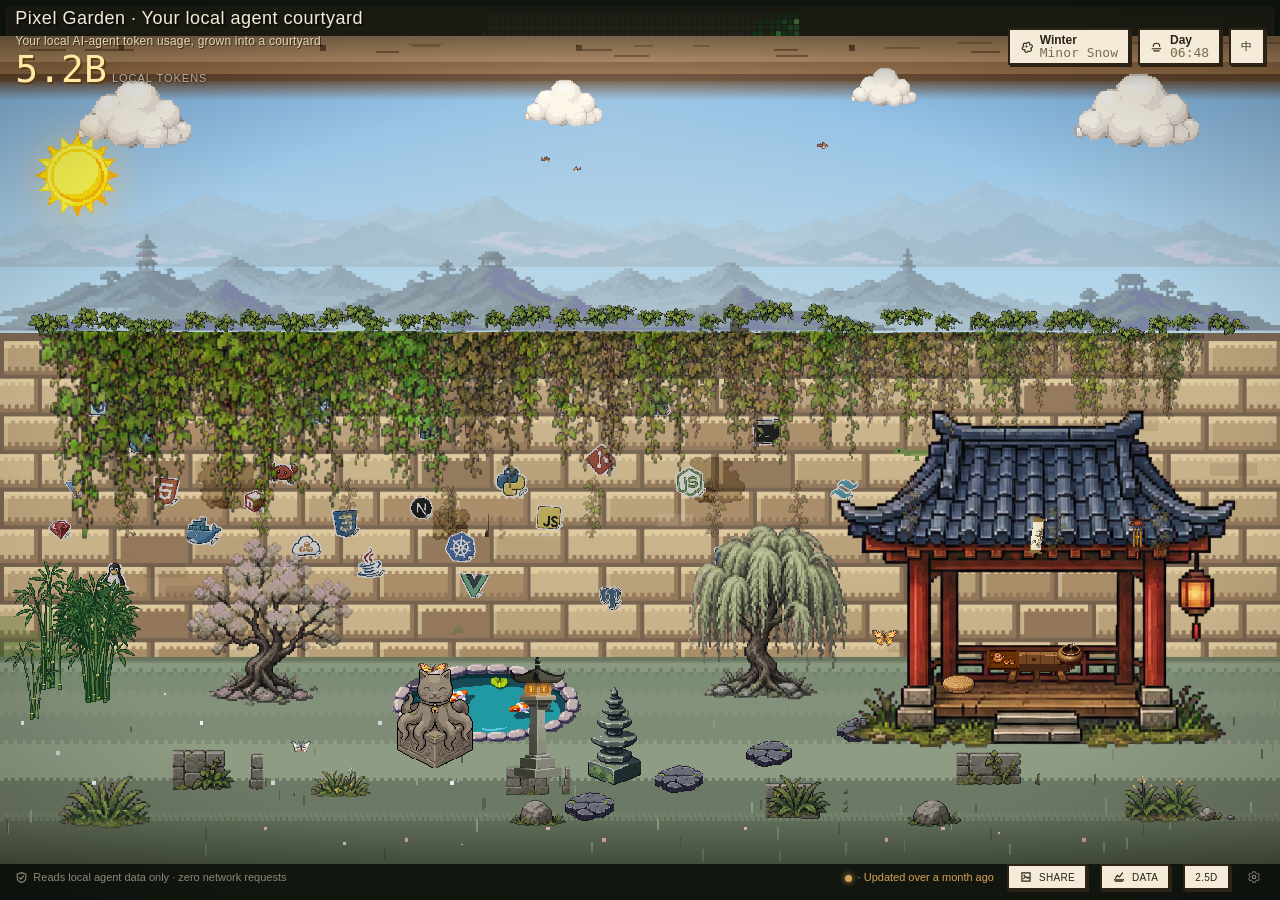
==== web/index.html @ 167c80c7 "feat(web): expand year review into five cards Turn the manual Year Review share artifact into the PR" ====
<!doctype html>
<html lang="en">
<head>
<meta charset="utf-8">
<meta name="viewport" content="width=device-width, initial-scale=1">
<title>Local Agent Garden</title>
<style>
:root {
  --color-background-secondary: #171b14;
  --color-text-primary: #f4ead8;
  --color-text-secondary: #b9af9b;
  --color-text-tertiary: #8f8778;
  --color-border-tertiary: rgba(255,255,255,0.12);
  --edge-pad: clamp(10px, 1.2vw, 18px);
  --border-radius-lg: 10px;
  --border-radius-md: 8px;
  /* Retro pixel-UI palette + fonts for HUD chips, buttons and panels. */
  --paper: #f4ecd8;
  --ink: #2c2316;
  --paper-edge: #c9b790;
  --font-pixel: 'Silkscreen', ui-sans-serif, -apple-system, "Segoe UI", sans-serif;
  --font-num: 'VT323', ui-monospace, "SFMono-Regular", monospace;
}
/* Local pixel fonts — zero-network: served from the app's own assets/fonts/,
   never a CDN (CSP is font-src 'self'). Silkscreen/VT323 are latin-only, so
   CJK text falls back to the sans stack automatically. */
@font-face { font-family: 'Silkscreen'; font-style: normal; font-weight: 400; font-display: swap; src: url('assets/fonts/silkscreen-400.woff2') format('woff2'); }
@font-face { font-family: 'Silkscreen'; font-style: normal; font-weight: 700; font-display: swap; src: url('assets/fonts/silkscreen-700.woff2') format('woff2'); }
@font-face { font-family: 'VT323'; font-style: normal; font-weight: 400; font-display: swap; src: url('assets/fonts/vt323-400.woff2') format('woff2'); }
* { box-sizing: border-box; }
html {
  height: 100%;
  width: 100%;
}
body {
  margin: 0;
  height: 100%;
  min-height: 100vh;
  min-height: 100dvh;
  padding: 0;
  background: #10140f;
  color: var(--color-text-primary);
  font-family: ui-sans-serif, -apple-system, BlinkMacSystemFont, "Segoe UI", sans-serif;
  overflow: hidden;
}
.sr-only {
  position: absolute;
  width: 1px;
  height: 1px;
  padding: 0;
  margin: -1px;
  overflow: hidden;
  clip: rect(0, 0, 0, 0);
  white-space: nowrap;
  border: 0;
}
.pg6-wrap { height: 100vh; height: 100dvh; min-width: 0; overflow: hidden; width: 100vw; }
.pg6-frame {
  background:
    linear-gradient(90deg, #0d130e 0%, var(--color-background-secondary) 18%, var(--color-background-secondary) 82%, #0d130e 100%);
  height: 100%;
  overflow: hidden;
  position: relative;
  width: 100%;
}
.pg6-frame::before,
.pg6-frame::after {
  content: "";
  left: 0;
  pointer-events: none;
  position: absolute;
  right: 0;
  z-index: 70;
}
.pg6-frame::before {
  background: linear-gradient(180deg, rgba(13, 18, 12, 0.78), rgba(13, 18, 12, 0));
  height: 86px;
  top: 0;
}
.pg6-frame::after {
  /* Reduced from 122px×0.9α → 84px×0.65α. The original vignette was wide
     and dark enough to swallow the bottom-most foreground (notably the
     flowerbed view when enabled). Still enough fade to polish the bottom
     edge of the scene without obscuring foreground props. */
  background: linear-gradient(0deg, rgba(13, 18, 12, 0.65), rgba(13, 18, 12, 0));
  bottom: 0;
  height: 84px;
}
.pg6-header {
  align-items: center;
  display: flex;
  gap: 8px 14px;
  justify-content: space-between;
  left: var(--edge-pad);
  min-height: 32px;
  min-width: 0;
  position: absolute;
  right: var(--edge-pad);
  top: 8px;
  z-index: 120;
}
.pg6-head-left { align-items: flex-start; display: flex; flex-direction: column; gap: 2px; min-width: 0; }
.pg6-app { color: var(--color-text-primary); font-family: var(--font-pixel); font-size: 18px; font-weight: 400; letter-spacing: 0.5px; min-width: 0; text-shadow: 2px 2px 0 rgba(0, 0, 0, 0.55); }
.pg6-subtitle { color: #e3d6b0; font-size: 12px; letter-spacing: 0.2px; margin: 3px 0 4px; max-width: 52ch; text-shadow: 1px 1px 0 rgba(0, 0, 0, 0.55); }
.pg6-headline { align-items: baseline; display: flex; gap: 5px; }
.pg6-total { color: #ffe9a6; font-family: var(--font-num); font-size: 38px; line-height: 0.82; text-shadow: 2px 2px 0 #5a3c12; }
.pg6-total-unit { color: var(--color-text-secondary); font-size: 11px; letter-spacing: 1px; text-transform: uppercase; text-shadow: 0 1px 2px rgba(0,0,0,0.6); }
.pg6-meta { align-items: flex-start; display: flex; flex-wrap: wrap; font-size: 12px; gap: 8px; justify-content: flex-end; min-width: 0; }
.pg6-meta-item { align-items: center; background: var(--paper); border: 2px solid var(--ink); box-shadow: 2px 2px 0 var(--ink); color: var(--ink); display: flex; gap: 7px; padding: 4px 10px; }
.pg6-meta-text { display: flex; flex-direction: column; line-height: 1.05; }
.pg6-meta-primary { font-size: 12px; font-weight: 600; }
.pg6-meta-secondary { color: #7a6a4e; font-family: var(--font-num); font-size: 13px; line-height: 1; }
.pg6-locale-toggle { align-self: stretch; background: var(--paper); border: 2px solid var(--ink); box-shadow: 2px 2px 0 var(--ink); color: var(--ink); cursor: pointer; font-family: var(--font-pixel); font-size: 11px; letter-spacing: 0.5px; padding: 4px 10px; }
.pg6-locale-toggle:hover, .pg6-locale-toggle:focus-visible { background: #fff6e2; box-shadow: 3px 3px 0 var(--ink); outline: none; transform: translate(-1px, -1px); }
.pg6-locale-toggle:active { box-shadow: 1px 1px 0 var(--ink); transform: translate(1px, 1px); }
.pg6-icon { color: currentColor; flex: 0 0 auto; height: 13px; width: 13px; }
.pg6-scene {
  aspect-ratio: 680 / 440;
  left: 50%;
  line-height: 0;
  max-height: 100vh;
  max-height: 100dvh;
  max-width: 154.545vh;
  max-width: 154.545dvh;
  overflow: hidden;
  position: absolute;
  top: 50%;
  transform: translate(-50%, -50%);
  width: 100vw;
  z-index: 10;
}
.pg6-scene[data-renderer="isometric"] {
  top: 51%;
}
.pg6-scene svg { display: block; height: 100%; width: 100%; }
.pg6-sprite {
  /* --vine-hue-shift is set per-project via JS to tint each vine by primary
     source (claude-code = 0deg / default; codex = bluer; mixed = somewhere
     in between). Non-project sprites keep the 0deg default → no tint. */
  filter: saturate(0.78) brightness(0.9) contrast(0.96) hue-rotate(var(--vine-hue-shift, 0deg));
  image-rendering: pixelated;
  image-rendering: crisp-edges;
  pointer-events: auto;
  position: absolute;
  transform: var(--sprite-transform, translate(-50%, 0));
  transform-origin: top center;
  transition: filter 140ms ease, opacity 140ms ease, transform 140ms ease;
  user-select: none;
}
.pg6-sprite.project {
  cursor: pointer;
  /* Resting filter for project vines. --vine-health-* default to 1 (JS sets them
     per-vine only when cache_ratio>0), so this matches the base .pg6-sprite look
     unless a project is tinted. Covers climbing vines (pg6-vine-breathe animates
     opacity only) and any vine when motion is off; pg6-vine-sway carries the
     multipliers for animated hanging vines. */
  filter: saturate(calc(0.78 * var(--vine-health-sat, 1))) brightness(calc(0.90 * var(--vine-health-bright, 1))) contrast(0.96) hue-rotate(var(--vine-hue-shift, 0deg));
}
.pg6-sprite.vine-decorative {
  /* Extra session-driven strands: visible + animated + tinted, but never
     interactive — kept out of the roving-vine / focus / chip-select model. */
  pointer-events: none;
}
.pg6-sprite.vine-cap {
  filter: saturate(0.76) brightness(0.86) contrast(0.94) hue-rotate(var(--vine-hue-shift, 0deg));
  pointer-events: none;
  transform-origin: center center;
}
.pg6-sprite.vine-cornice {
  /* Match the vine tone (.pg6-sprite base filter) so cornice + vines read as
     one continuous plant rather than two stacked bands of foliage. */
  filter: saturate(0.78) brightness(0.92) contrast(0.96) hue-rotate(var(--vine-hue-shift, 0deg));
  pointer-events: none;
  transform-origin: bottom center;
}
.pg6-sprite.vine-fresh-leaf {
  filter: saturate(0.78) brightness(0.92) contrast(0.96) hue-rotate(var(--vine-hue-shift, 0deg));
  pointer-events: none;
  transform-origin: bottom center;
}
.pg6-sprite.project:hover {
  filter: saturate(calc(0.92 * var(--vine-health-sat, 1))) brightness(calc(0.98 * var(--vine-health-bright, 1))) contrast(0.98) hue-rotate(var(--vine-hue-shift, 0deg));
  opacity: 0.92 !important;
  transform: var(--sprite-transform, translate(-50%, 0)) translateY(-3px) scale(1.04);
}
.pg6-sprite.project.is-active {
  filter: saturate(calc(1.02 * var(--vine-health-sat, 1))) brightness(calc(1.05 * var(--vine-health-bright, 1))) contrast(1.02) hue-rotate(var(--vine-hue-shift, 0deg));
  opacity: 0.96 !important;
}
.pg6-sprite.project:focus-visible {
  filter: saturate(calc(0.98 * var(--vine-health-sat, 1))) brightness(calc(1.03 * var(--vine-health-bright, 1))) contrast(1) hue-rotate(var(--vine-hue-shift, 0deg));
  outline: 2px solid rgba(244, 216, 120, 0.9);
  outline-offset: 2px;
  opacity: 0.95 !important;
  transform: var(--sprite-transform, translate(-50%, 0)) translateY(-3px) scale(1.04);
}
.pg6-agent-nursery {
  bottom: 12%;
  height: 18%;
  left: 6%;
  pointer-events: none;
  position: absolute;
  right: 6%;
  z-index: 148;
}
.pg6-agent-nursery[hidden] { display: none; }
.pg6-agent-plot {
  bottom: var(--plot-y);
  left: var(--plot-x);
  pointer-events: auto;
  position: absolute;
  transform: translate(-50%, 0);
}
.pg6-agent-soil {
  background: #3f3324;
  border: 2px solid #1f1a14;
  box-shadow: 2px 2px 0 rgba(20, 14, 10, 0.38);
  height: 13px;
  image-rendering: pixelated;
  position: relative;
  width: var(--soil-w);
}
.pg6-agent-soil span {
  background: #79a84a;
  bottom: 9px;
  box-shadow: 2px 0 0 #426c31, 4px -2px 0 #a1c765;
  height: var(--sprout-h);
  left: var(--sprout-x);
  position: absolute;
  transform: skewX(var(--sprout-tilt));
  width: 4px;
}
.pg6-agent-plot.is-lush .pg6-agent-soil span {
  background: #86b94f;
  box-shadow: 2px 0 0 #426c31, 4px -2px 0 #c7d978;
}
.pg6-agent-plot.is-fallow .pg6-agent-soil span {
  background: #8f8778;
  box-shadow: 2px 0 0 #665c4d, 4px -2px 0 #a39883;
}
.pg6-agent-label {
  background: rgba(244, 236, 216, 0.92);
  border: 2px solid var(--ink);
  box-shadow: 2px 2px 0 var(--ink);
  color: var(--ink);
  display: block;
  font-family: var(--font-pixel);
  font-size: 9px;
  left: 50%;
  line-height: 1.3;
  opacity: 0.92;
  padding: 3px 5px;
  position: absolute;
  top: -24px;
  transform: translateX(-50%);
  white-space: nowrap;
}
.pg6-agent-plot:hover .pg6-agent-label,
.pg6-agent-plot:focus-visible .pg6-agent-label {
  opacity: 1;
}
.pg6-agent-plot:focus-visible {
  outline: 2px solid rgba(244, 216, 120, 0.95);
  outline-offset: 3px;
}
.pg6-sprite.ground {
  filter: saturate(0.72) brightness(0.86) contrast(0.92);
  transform-origin: bottom center;
}
/* Foreground objects (cherry / willow / shrine / pavilion / etc.) — full
   opacity, minimal filtering so the new pixel-art sprites read at their
   intended vividness. The .ground class stays for atmospheric stuff like
   grass tufts and small rocks that should recede. */
.pg6-sprite.object {
  filter: saturate(0.97) brightness(0.98);
  transform-origin: bottom center;
}
.pg6-sprite.flower {
  filter: saturate(0.82) brightness(0.92) contrast(0.96);
  pointer-events: none;          /* accents must never block vine / cat / trinket hover */
  transform-origin: bottom center;
}
.pg6-scene[data-renderer="isometric"] .pg6-iso-svg {
  background: #0c0f1f;
}
.pg6-scene[data-renderer="isometric"] .pg6-sprite.pg6-iso-dynamic {
  filter: saturate(0.92) brightness(0.88) contrast(0.98) drop-shadow(0 3px 0 rgba(18, 14, 12, 0.34)) hue-rotate(var(--vine-hue-shift, 0deg));
}
.pg6-scene[data-renderer="isometric"] .pg6-sprite.pg6-iso-dynamic.object {
  filter: saturate(0.96) brightness(0.92) contrast(1.02) drop-shadow(0 4px 0 rgba(18, 14, 12, 0.38));
}
.pg6-scene[data-renderer="isometric"] .pg6-iso-shadow {
  background: radial-gradient(ellipse at center, rgba(16, 14, 10, 0.42) 0%, rgba(16, 14, 10, 0.22) 48%, rgba(16, 14, 10, 0) 72%);
  height: 2.2%;
  image-rendering: pixelated;
  pointer-events: none;
  position: absolute;
  transform: translate(-50%, -50%) scaleY(0.58);
  transform-origin: center center;
}
.pg6-scene[data-renderer="isometric"] .pg6-sprite.pg6-iso-generated.object {
  filter: saturate(1.02) brightness(0.96) contrast(1.02) drop-shadow(0 3px 0 rgba(18, 14, 12, 0.26));
}
.pg6-scene[data-renderer="isometric"] .pg6-sprite.pg6-iso-vine {
  animation: none;
  /* Contact shadow cast onto the masonry: without it the vines hover over the
     wall face like stickers. Keeps the classic project tint multipliers so
     health/source hue still applies. */
  filter: saturate(calc(0.82 * var(--vine-health-sat, 1))) brightness(calc(0.92 * var(--vine-health-bright, 1))) contrast(0.98) hue-rotate(var(--vine-hue-shift, 0deg)) drop-shadow(2px 3px 0 rgba(40, 31, 20, 0.34));
  transform: var(--sprite-transform, translate(-50%, 0)) rotate(var(--iso-vine-tilt, 0deg));
  transform-origin: top center;
}
.pg6-scene[data-renderer="isometric"] .pg6-sprite.pg6-iso-vine:hover,
.pg6-scene[data-renderer="isometric"] .pg6-sprite.pg6-iso-vine:focus-visible {
  filter: saturate(1.08) brightness(1.04) contrast(1.03) drop-shadow(0 0 4px rgba(244, 216, 120, 0.4)) hue-rotate(var(--vine-hue-shift, 0deg));
  transform: var(--sprite-transform, translate(-50%, 0)) rotate(var(--iso-vine-tilt, 0deg)) translateY(-4px) scale(1.04);
}
.pg6-scene[data-renderer="isometric"] .pg6-sprite.pg6-iso-vine.is-active {
  filter: saturate(1.12) brightness(1.08) contrast(1.04) drop-shadow(0 0 5px rgba(244, 216, 120, 0.45)) hue-rotate(var(--vine-hue-shift, 0deg));
}
.pg6-scene[data-renderer="isometric"] .pg6-iso-pond {
  filter: saturate(1.02) brightness(0.94) contrast(1.04) drop-shadow(0 2px 0 rgba(12, 18, 20, 0.24));
}
/* Live pond koi. Position + rotation are driven per-frame by the current-lane
   simulation in isometric-renderer.js (swim upstream → pause → drift back),
   which reads data-motion itself: off/prefers-reduced = resting fish with no
   loop, reduced = slowed pace. The old constant-speed CSS orbit read as
   clockwork. */
.pg6-iso-koi {
  image-rendering: pixelated;
  pointer-events: none;
  position: absolute;
  transform: translate(-50%, -50%);
}
.pg6-scene[data-renderer="isometric"] .pg6-iso-tree {
  filter: saturate(1.02) brightness(0.96) contrast(1.02) drop-shadow(0 3px 0 rgba(18, 14, 12, 0.24));
}
.pg6-scene[data-renderer="isometric"] .pg6-iso-pavilion {
  filter: saturate(1.04) brightness(0.96) contrast(1.04) drop-shadow(0 4px 0 rgba(18, 14, 12, 0.32));
}
.pg6-scene[data-renderer="isometric"] .pg6-iso-statue,
.pg6-scene[data-renderer="isometric"] .pg6-iso-cairn {
  filter: saturate(0.92) brightness(0.9) contrast(1.06) drop-shadow(0 3px 0 rgba(18, 14, 12, 0.30));
}
/* === Flowerbed (D PoC view, opt-in) ===================================== */
.pg6-flower {
  cursor: help;
  filter: saturate(0.92) brightness(0.95) contrast(1.04) drop-shadow(0 1px 0 rgba(30, 18, 8, 0.35));
  image-rendering: pixelated;
  image-rendering: crisp-edges;
  pointer-events: auto;
  position: absolute;
  transform: var(--flower-transform, translate(-50%, -100%));
  transform-origin: bottom center;
  transition: filter 120ms ease, opacity 120ms ease, transform 120ms ease;
  user-select: none;
}
.pg6-flower.level-0 { opacity: 0.58; filter: saturate(0.58) brightness(0.78) contrast(1.05); }
.pg6-flower.level-1 { opacity: 0.78; }
.pg6-flower.level-2 { opacity: 0.9; }
.pg6-flower.level-3,
.pg6-flower.level-4 { opacity: 1; }
.pg6-flower:hover,
.pg6-flower:focus-visible {
  filter: saturate(1.12) brightness(1.1) contrast(1.05) drop-shadow(0 0 3px rgba(244, 216, 120, 0.42));
  outline: 1px solid rgba(244, 216, 120, 0.74);
  outline-offset: 1px;
  transform: var(--flower-transform, translate(-50%, -100%)) translateY(-2px) scale(1.35);
}
.pg6-flower-tooltip {
  background: rgba(28, 18, 10, 0.9);
  border: 1px solid rgba(244, 234, 216, 0.16);
  border-radius: 6px;
  color: #f5ead8;
  font-size: 10px;
  left: 50%;
  line-height: 1.3;
  max-width: 170px;
  padding: 5px 7px;
  pointer-events: none;
  position: absolute;
  top: 84%;
  transform: translate(-50%, -100%);
  white-space: nowrap;
  z-index: 210;
}
.pg6-flower-tooltip[hidden] { display: none; }

.pg6-sprite.mark {
  mix-blend-mode: multiply;
}
.pg6-sprite.code-sticker {
  filter: saturate(0.88) brightness(0.94) contrast(0.96) drop-shadow(1px 1px 0 rgba(50, 36, 24, 0.36));
  image-rendering: pixelated;
  mix-blend-mode: normal;
  pointer-events: none;
  transform-origin: center center;
}
.pg6-scene[data-renderer="isometric"] .pg6-sprite.code-sticker {
  filter: saturate(0.82) brightness(0.90) contrast(0.95) drop-shadow(1px 1px 0 rgba(35, 25, 18, 0.30));
  mix-blend-mode: normal;
}
.pg6-scene[data-time-mode="night"] .pg6-sprite.code-sticker {
  opacity: 0.44 !important;
}
.pg6-scene[data-season="winter"] .pg6-sprite.code-sticker {
  filter: saturate(0.52) brightness(0.82) contrast(0.9);
}
.pg6-wall-edge-cover {
  background: #75624f;
  height: clamp(2px, 0.8%, 6px);
  left: 0;
  opacity: 0.28;
  pointer-events: none;
  position: absolute;
  top: var(--wall-top-pct, 25%);
  width: 100%;
  z-index: 15;
}
/* (.pg6-vine-seam-shadow removed — the cornice itself now does the green→brick
   transition. The shadow's tail extending below the cornice was reading as a
   visible horizontal line that re-introduced "two-layer" feel.) */
.pg6-info {
  position: absolute;
  left: var(--info-x, 14px);
  top: var(--info-y, auto);
  bottom: var(--info-bottom, 14px);
  background: var(--paper); color: var(--ink);
  border: 2px solid var(--ink); box-shadow: 4px 4px 0 rgba(0, 0, 0, 0.35);
  padding: 11px 14px; border-radius: 0;
  font-size: 12px; min-width: 190px; line-height: 1.5;
  opacity: 0; pointer-events: none;
  transform: translateY(4px);
  transition: opacity 180ms ease, transform 180ms ease;
  /* Sit above every vine (z~18-33), trinket (z~40+), and cornice (z=61+).
     Without this, hovering a wide vine would have its trailing leaves drape
     over the card and partially hide the text. */
  z-index: 200;
}
.pg6-info.is-visible { opacity: 1; pointer-events: auto; transform: translateY(0); }
.pg6-scene[data-renderer="isometric"] .pg6-info {
  box-shadow: 3px 3px 0 rgba(0, 0, 0, 0.32);
  font-size: 11px;
  line-height: 1.38;
  min-width: 0;
  padding: 8px 10px;
  width: clamp(178px, 16.5vw, 224px);
  z-index: 4000;
}
.pg6-scene[data-renderer="isometric"] .pg6-info.is-visible {
  pointer-events: none;
}
.pg6-scene[data-renderer="isometric"] .pg6-info-name {
  font-size: 12px;
  margin: 2px 0 4px;
  overflow: hidden;
  text-overflow: ellipsis;
  white-space: nowrap;
}
.pg6-scene[data-renderer="isometric"] .pg6-info-bar {
  height: 5px;
  margin-top: 5px;
}
.pg6-scene[data-renderer="isometric"] .pg6-info-detail {
  gap: 2px;
  margin-top: 5px;
}
.pg6-scene[data-renderer="isometric"] .pg6-info-meta {
  font-size: 10px;
}
.pg6-scene[data-renderer="isometric"] .pg6-info-spark {
  height: 18px;
  margin-top: 5px;
}
.pg6-scene[data-renderer="isometric"] .pg6-info-spark .pg6-spark-svg {
  height: 17px;
}
.pg6-trinket-sprite {
  cursor: pointer;
  transform-origin: center center;
}
.pg6-trinket-sprite:hover,
.pg6-trinket-sprite:focus-visible {
  filter: saturate(1.08) brightness(1.08) drop-shadow(0 0 3px rgba(244, 216, 120, 0.6));
  outline: 1.5px solid rgba(244, 216, 120, 0.82);
  outline-offset: 1px;
  transform: var(--sprite-transform, translate(-50%, -50%)) scale(1.12);
}
.pg6-scene[data-time-mode="night"] .pg6-sprite.decor-lantern,
.pg6-scene[data-time-mode="dusk"] .pg6-sprite.decor-lantern.is-lit {
  filter: saturate(1.18) brightness(1.18) drop-shadow(0 0 5px rgba(240, 160, 96, 0.55));
}
.pg6-scene[data-time-mode="day"] .pg6-sprite.decor-lantern.is-dim {
  filter: saturate(0.7) brightness(0.88);
}

/* === Season tints =========================================================
   render-svg.js writes data-season onto .pg6-scene. The ground band colors,
   wildflowers, and sky stops already shift via SVG (see resolveSeasonScene).
   These CSS rules layer per-season tweaks onto sprites that DON'T animate
   their filter (cherry, willow). Vines are intentionally NOT tinted here —
   `@keyframes pg6-vine-sway` rewrites their filter every animation tick and
   would silently override us. Vine seasonality should live inside the
   keyframe definitions; left as a follow-up.

   Spring is the neutral baseline (no override). */
/* Cherry blossom keeps its native sprite palette. Earlier season-wide hue
   rotation made the trunk turn green; season changes now only soften it. */
.pg6-scene[data-season="summer"] .pg6-sprite.decor-cherry { opacity: 0.92; filter: saturate(0.9) brightness(0.96); }
.pg6-scene[data-season="autumn"] .pg6-sprite.decor-cherry { opacity: 0.86; filter: saturate(0.78) brightness(0.93); }
.pg6-scene[data-season="winter"] .pg6-sprite.decor-cherry { opacity: 0.62; filter: saturate(0.36) brightness(0.92) contrast(0.96); }
/* Willow: stays green-leaning but desaturates in winter and turns gold in autumn. */
.pg6-scene[data-season="autumn"] .pg6-sprite.decor-willow { filter: saturate(0.85) brightness(0.96) sepia(0.4) hue-rotate(-8deg); }
.pg6-scene[data-season="winter"] .pg6-sprite.decor-willow { filter: saturate(0.35) brightness(0.94) contrast(0.95); }
/* Falling petals only make sense in spring; hide them otherwise. */
.pg6-scene[data-season="summer"] .pg6-petal,
.pg6-scene[data-season="autumn"] .pg6-petal,
.pg6-scene[data-season="winter"] .pg6-petal { display: none; }
.pg6-season-particle {
  image-rendering: pixelated;
  image-rendering: crisp-edges;
  opacity: 0;
  pointer-events: none;
  position: absolute;
  transform: translate3d(0, 0, 0);
  user-select: none;
}
.pg6-season-particle.maple {
  filter: saturate(0.96) brightness(0.96);
}
.pg6-season-particle.firefly {
  filter: saturate(1.15) brightness(1.18) drop-shadow(0 0 5px rgba(214, 232, 112, 0.68));
}
.pg6-season-particle.snow {
  filter: saturate(0.45) brightness(1.08);
}
.pg6-garden-cat {
  /* Cell is 68×68 (pixellab sprite). The 10×3 grid + percentage frame
     positions are unchanged from the old 80×56 sheet — background-position is
     relative, so the JS frame logic (catFrameBg) needs no change; only the
     element's aspect-ratio must match the new square cell. */
  aspect-ratio: 1 / 1;
  background-image: var(--cat-sprite);
  background-position: 44.444% 100%;
  background-repeat: no-repeat;
  background-size: 1000% 300%;
  filter: saturate(1.06) brightness(1.08) contrast(1.04) drop-shadow(0 2px 0 rgba(28, 24, 20, 0.35));
  image-rendering: pixelated;
  image-rendering: crisp-edges;
  left: var(--cat-left);
  pointer-events: none;
  position: absolute;
  top: var(--cat-top);
  transform: translate3d(0, 0, 0) scaleX(1);
  transform-origin: 50% 62%;
  user-select: none;
  width: var(--cat-width);
}
/* motion="off" must STOP motion, not hide content. Sprites (project vines,
   courtyard objects) and the info card stay fully visible — only their
   animation/transition is killed. Season particles are pure ambient motion,
   so those alone are removed entirely. */
.pg6-scene[data-motion="off"] .pg6-sprite,
.pg6-scene[data-motion="off"] .pg6-info,
.pg6-scene[data-motion="off"] .pg6-garden-cat,
.pg6-scene[data-motion="off"] .pg6-flower,
.pg6-scene[data-motion="off"] .pg6-flower-tooltip {
  animation: none !important;
  transition-duration: 0ms !important;
}
.pg6-scene[data-motion="off"] .pg6-season-particle {
  display: none !important;
}
.pg6-scene[data-motion="reduced"] .pg6-sprite {
  animation-duration: 8s !important;
}
.pg6-scene[data-motion="reduced"] .pg6-flower {
  transition-duration: 0ms !important;
}
.pg6-scene[data-motion="reduced"] .pg6-sprite.decor-lantern.is-lit {
  animation-duration: 5s !important;
}
/* Reduced motion drops the S1/S2 entrance scale/drop entirely (a large
   transform) and keeps only the slowed ambient loop. data-motion="off" is
   already covered by the blanket `.pg6-sprite { animation: none }` rule above. */
.pg6-scene[data-motion="reduced"] .pg6-sprite.project.hanging.is-new { animation: pg6-vine-sway 8s ease-in-out infinite; }
.pg6-scene[data-motion="reduced"] .pg6-sprite.project.climbing.is-new { animation: pg6-vine-breathe 8s ease-in-out infinite; }
.pg6-scene[data-motion="reduced"] .pg6-sprite.project.climbing.is-new { transform-origin: bottom center; }
.pg6-scene[data-motion="reduced"] .pg6-trinket-sprite.is-new { animation: pg6-trinket-nod 8s ease-in-out infinite; }
/* Reduced motion: a slow in-place sit/breathe blink. Full motion is owned by
   JS (render-garden.js startCatWander) — it drives position + frames over rAF
   for a scene-relative roam range and non-periodic, lifelike pacing, so there
   is no full-motion CSS wander keyframe here. */
.pg6-scene[data-motion="reduced"] .pg6-garden-cat { animation: pg6-cat-idle 2200ms step-end infinite; }
@media (prefers-reduced-motion: no-preference) {
  .pg6-trinket-sprite { animation: pg6-trinket-nod 3600ms ease-in-out infinite; }
  .pg6-sprite.project.hanging { animation: pg6-vine-sway 4200ms ease-in-out infinite; }
  .pg6-sprite.project.climbing { animation: pg6-vine-breathe 5200ms ease-in-out infinite; }
  .pg6-sprite.decor-lantern.is-lit { animation: pg6-lantern-pulse 2200ms ease-in-out infinite; }
  .pg6-petal { animation: pg6-petal-fall var(--petal-duration, 9s) linear infinite; }
  .pg6-season-particle.maple { animation: pg6-maple-fall var(--particle-duration, 14s) linear infinite; }
  .pg6-season-particle.firefly { animation: pg6-firefly-drift var(--particle-duration, 5s) ease-in-out infinite; }
  .pg6-season-particle.snow { animation: pg6-snow-fall var(--particle-duration, 18s) linear infinite; }
  .pg6-footer-freshness.is-scanning { animation: pg6-freshness-pulse 1100ms ease-in-out infinite; }
  /* S1/S2 one-shot entrances. render-garden.js adds `.is-new` only on a
     project_key / trinket id's first sighting (persisted diff), so these never
     replay on data re-renders. Each composes the entrance with the element's
     normal ambient loop, delayed to start once the entrance finishes; the
     `--grow-delay` / `--drop-delay` vars stagger a multi-item first-run reveal.
     `backwards` fill holds the collapsed start state through the stagger delay
     and reverts to the inline opacity/transform afterward (no end-state pop). */
  .pg6-sprite.project.hanging.is-new {
    animation:
      pg6-vine-grow-in 700ms cubic-bezier(0.22, 0.61, 0.36, 1) var(--grow-delay, 0ms) backwards,
      pg6-vine-sway 4200ms ease-in-out calc(var(--grow-delay, 0ms) + 700ms) infinite;
  }
  .pg6-sprite.project.climbing.is-new {
    animation:
      pg6-vine-grow-in 760ms cubic-bezier(0.22, 0.61, 0.36, 1) var(--grow-delay, 0ms) backwards,
      pg6-vine-breathe 5200ms ease-in-out calc(var(--grow-delay, 0ms) + 760ms) infinite;
  }
  .pg6-trinket-sprite.is-new {
    animation:
      pg6-trinket-drop-in 640ms cubic-bezier(0.34, 1.56, 0.64, 1) var(--drop-delay, 0ms) backwards,
      pg6-trinket-nod 3600ms ease-in-out calc(var(--drop-delay, 0ms) + 640ms) infinite;
  }
  /* Vines grow on their own anchor: hanging vines hang from the top (default
     top-center origin), climbing vines rise from the ground. scaleY only, so
     the inline token-scaled opacity is never overridden. */
  .pg6-sprite.project.climbing.is-new { transform-origin: bottom center; }
  @keyframes pg6-vine-grow-in {
    0%   { transform: var(--sprite-transform, translate(-50%, 0)) scaleY(0.05); }
    100% { transform: var(--sprite-transform, translate(-50%, 0)) scaleY(1); }
  }
  @keyframes pg6-trinket-drop-in {
    0%   { opacity: 0; transform: var(--sprite-transform, translate(-50%, -50%)) translateY(-20px) scale(0.82); }
    55%  { opacity: 1; }
    76%  { transform: var(--sprite-transform, translate(-50%, -50%)) translateY(3px) scale(1.03); }
    100% { opacity: 1; transform: var(--sprite-transform, translate(-50%, -50%)) translateY(0) scale(1); }
  }
  @keyframes pg6-trinket-nod {
    0%, 100% { filter: saturate(0.97) brightness(0.98); }
    50%      { filter: saturate(1.05) brightness(1.06); }
  }
  /* Reduced-motion idle blink only: sit frames (row 2 col 4 / col 5). Full
     motion's per-frame walk cycle is driven by JS, not a keyframe. */
  @keyframes pg6-cat-idle {
    0%, 49.99%  { background-position: 44.444% 100%; }
    50%, 100%   { background-position: 55.555% 100%; }
  }
  @keyframes pg6-vine-sway {
    0%, 100% { filter: saturate(calc(0.78 * var(--vine-health-sat, 1))) brightness(calc(0.90 * var(--vine-health-bright, 1))) contrast(0.96) hue-rotate(var(--vine-hue-shift, 0deg)); }
    50%      { filter: saturate(calc(0.88 * var(--vine-health-sat, 1))) brightness(calc(0.96 * var(--vine-health-bright, 1))) contrast(0.98) hue-rotate(var(--vine-hue-shift, 0deg)); }
  }
  @keyframes pg6-vine-breathe {
    0%, 100% { opacity: 0.62; }
    50%      { opacity: 0.72; }
  }
  @keyframes pg6-lantern-pulse {
    0%, 100% { filter: saturate(1.12) brightness(1.08) drop-shadow(0 0 4px rgba(240, 160, 96, 0.45)); }
    50%      { filter: saturate(1.22) brightness(1.22) drop-shadow(0 0 7px rgba(240, 160, 96, 0.65)); }
  }
  /* Fall distances are custom-property-driven (--petal-fall / --particle-fall)
     with the old fixed values as defaults, so the classic view is unchanged.
     The iso renderer sets them from the LIVE scene height — the hardcoded
     500px only reached mid-air there, so leaves visibly dissolved halfway
     down and popped back in at the top. Fade-out is also compressed into the
     tail of the run so particles dissolve near their landing, not mid-fall. */
  @keyframes pg6-petal-fall {
    0%   { opacity: 0; transform: translate3d(0, -8px, 0) rotate(0deg); }
    10%  { opacity: 0.65; }
    92%  { opacity: 0.55; }
    100% { opacity: 0; transform: translate3d(var(--petal-drift, 18px), var(--petal-fall, 120px), 0) rotate(160deg); }
  }
  @keyframes pg6-maple-fall {
    0%   { opacity: 0; transform: translate3d(0, 0, 0) rotate(0deg); }
    12%  { opacity: 0.88; }
    88%  { opacity: 0.8; }
    98%  { opacity: 0.35; }
    100% { opacity: 0; transform: translate3d(var(--particle-drift, 48px), var(--particle-fall, 500px), 0) rotate(260deg); }
  }
  @keyframes pg6-firefly-drift {
    0%, 100% {
      opacity: 0.22;
      transform: translate3d(0, 0, 0) scale(0.78);
      filter: saturate(1.05) brightness(0.92) drop-shadow(0 0 2px rgba(214, 232, 112, 0.42));
    }
    45% {
      opacity: 0.95;
      transform: translate3d(var(--particle-drift, 16px), var(--particle-lift, -8px), 0) scale(1.16);
      filter: saturate(1.3) brightness(1.32) drop-shadow(0 0 8px rgba(214, 232, 112, 0.78));
    }
    70% {
      opacity: 0.46;
      transform: translate3d(calc(var(--particle-drift, 16px) * -0.35), calc(var(--particle-lift, -8px) * 0.6), 0) scale(0.9);
    }
  }
  @keyframes pg6-snow-fall {
    0%   { opacity: 0; transform: translate3d(0, 0, 0) rotate(0deg); }
    16%  { opacity: 0.76; }
    90%  { opacity: 0.62; }
    98%  { opacity: 0.3; }
    100% { opacity: 0; transform: translate3d(var(--particle-drift, 24px), var(--particle-fall, 520px), 0) rotate(110deg); }
  }
  @keyframes pg6-freshness-pulse {
    0%, 100% { opacity: 0.68; }
    50%      { opacity: 1; }
  }
}
.pg6-info-label { color: #8a7656; font-family: var(--font-pixel); font-size: 9px; letter-spacing: 0.5px; text-transform: uppercase; }
.pg6-info-name { color: var(--ink); font-weight: 700; margin: 3px 0 6px; font-size: 14px; }
.pg6-info-row { align-items: baseline; display: flex; justify-content: space-between; gap: 8px; }
#garden-info-total { color: #3a2f25; font-family: var(--font-num); font-size: 24px; line-height: 0.8; }
#garden-info-stage { color: #8a7656; font-size: 10px; letter-spacing: 0.4px; text-transform: uppercase; }
.pg6-info-bar { margin-top: 8px; height: 7px; background: #e7dcc2; border: 1px solid var(--paper-edge); border-radius: 0; overflow: hidden; }
.pg6-info-fill { width: 62%; height: 100%; background: #6b9c3f; }
.pg6-info-detail { margin-top: 8px; display: flex; flex-direction: column; gap: 3px; }
.pg6-info-detail:empty { display: none; }
.pg6-info-meta { display: flex; justify-content: space-between; gap: 12px; font-size: 11px; line-height: 1.35; }
.pg6-info-meta-k { color: #8a7656; flex: 0 0 auto; }
.pg6-info-meta-v { color: #3a2f25; text-align: right; overflow: hidden; text-overflow: ellipsis; white-space: nowrap; }
.pg6-info-spark { margin-top: 9px; height: 26px; color: #6b9c3f; }
.pg6-info-spark:empty { display: none; }
.pg6-info-spark .pg6-spark-svg { display: block; width: 100%; height: 24px; }
.pg6-info-spark .pg6-spark-svg rect { fill: currentColor; }
.pg6-footer { align-items: center; bottom: 10px; color: var(--color-text-tertiary); display: flex; flex-wrap: wrap; font-size: 11px; gap: 5px; left: var(--edge-pad); margin-top: 0; padding: 0; position: absolute; right: var(--edge-pad); z-index: 130; }
.pg6-footer-freshness { color: var(--color-text-tertiary); margin-left: auto; }
.pg6-footer-freshness.is-stale { color: #d6a258; cursor: help; }
.pg6-footer-freshness.is-scanning { color: #d6c58a; }
.pg6-footer-freshness.is-paused { color: #aeb78a; cursor: help; }
/* Demo mode (?demo=1): amber = "status, not live data" per constitution §5.1. */
.pg6-footer-freshness.is-demo { color: #d6a258; }
.pg6-footer-insight {
  align-items: center;
  background: var(--paper);
  border: 2px solid var(--ink);
  border-radius: 0;
  box-shadow: 2px 2px 0 var(--ink);
  color: var(--ink);
  cursor: pointer;
  display: inline-flex;
  font-family: var(--font-pixel);
  font-size: 10px;
  font-weight: 400;
  letter-spacing: 0.3px;
  text-transform: uppercase;
  gap: 6px;
  height: 26px;
  margin-left: 8px;
  padding: 0 10px;
  transition: transform 90ms ease, box-shadow 90ms ease, background 90ms ease;
}
.pg6-footer-insight svg { flex: 0 0 auto; }
.pg6-footer-insight:hover,
.pg6-footer-insight:focus-visible { background: #fff6e2; box-shadow: 3px 3px 0 var(--ink); outline: none; transform: translate(-1px, -1px); }
.pg6-footer-insight:active { box-shadow: 1px 1px 0 var(--ink); transform: translate(1px, 1px); }
.pg6-footer-insight.is-active { background: #e8d8a8; box-shadow: 1px 1px 0 var(--ink); transform: translate(1px, 1px); }
/* Share drawer (PRD 2.0 §5.3 / §P3-1): sits in the postcard panel's old spot;
   the artifact menu and both flow hosts live inside one compact panel. */
.pg6-share-panel {
  background: rgba(20, 24, 18, 0.93);
  border: 1px solid var(--color-border-tertiary);
  border-radius: var(--border-radius-md);
  bottom: 76px;
  box-shadow: 0 16px 36px rgba(0, 0, 0, 0.3);
  color: var(--color-text-primary);
  font-size: 12px;
  max-height: min(72vh, 560px);
  overflow: auto;
  padding: 12px;
  position: absolute;
  right: var(--edge-pad);
  width: min(300px, calc(100vw - var(--edge-pad) * 2));
  z-index: 154;
}
.pg6-share-panel[hidden] { display: none; }
.pg6-share-head { align-items: center; display: flex; gap: 8px; margin-bottom: 8px; }
.pg6-share-title { font-size: 13px; font-weight: 600; }
.pg6-share-back {
  align-items: center;
  background: none;
  border: none;
  color: inherit;
  cursor: pointer;
  display: flex;
  height: 22px;
  justify-content: center;
  padding: 0;
  width: 22px;
}
.pg6-share-back[hidden] { display: none; }
.pg6-share-menu { display: grid; gap: 8px; }
.pg6-share-menu[hidden] { display: none; }
.pg6-share-item {
  align-items: center;
  background: none;
  border: 1px solid var(--color-border-tertiary);
  color: inherit;
  cursor: pointer;
  display: flex;
  font: inherit;
  gap: 10px;
  padding: 8px 10px;
  text-align: left;
  width: 100%;
}
.pg6-share-item-icon { flex: 0 0 auto; font-size: 16px; line-height: 1; }
.pg6-share-item-text { display: grid; gap: 2px; min-width: 0; }
.pg6-share-item-name,
.pg6-share-item-hint { overflow: hidden; text-overflow: ellipsis; white-space: nowrap; }
.pg6-share-item-name { font-weight: 600; }
.pg6-share-item-hint { font-size: 10px; opacity: 0.75; }
.pg6-weekly-preview,
.pg6-seasonal-preview,
.pg6-year-preview {
  aspect-ratio: 960 / 1280;
  background: #f4ecd8;
  border: 1px solid var(--color-border-tertiary);
  display: block;
  height: auto;
  image-rendering: pixelated;
  margin: 8px auto 10px;
  width: min(100%, 214px);
}
.pg6-postcard-preview {
  aspect-ratio: 1360 / 880;
  background: #0d0f0c;
  border: 1px solid var(--color-border-tertiary);
  border-radius: 4px;
  display: block;
  height: auto;
  image-rendering: pixelated;
  margin: 8px 0 10px;
  width: 100%;
}

/* === In-scene unlock banner (PRD 2.0 §5.4-B, P1-2) ==========================
   Paper card on the halo layer: rises from the scene's bottom edge (240ms,
   steps(6)), dwells 4s, sinks 240ms. scene-banner.js owns the timing chain;
   these rules own the look and the two motion variants. z=152 per the §5.2
   ladder (scene sprites 10–149 → stickers 150 → banner 152 → hover 154). */
.pg6-banner {
  align-items: center;
  background: var(--paper);
  border: 2px solid var(--ink);
  border-radius: 0;
  bottom: 14px;
  box-shadow: 2px 2px 0 var(--ink);
  color: var(--ink);
  cursor: pointer;
  display: flex;
  font-size: 12px;
  gap: 6px;
  left: 50%;
  line-height: 1.35;
  max-width: 60%;
  padding: 6px 14px;
  position: absolute;
  transform: translate(-50%, calc(100% + 20px));
  transition: transform 240ms steps(6);
  white-space: nowrap;
  z-index: 152;
}
.pg6-banner-icon { flex: 0 0 auto; }
.pg6-banner-text { overflow: hidden; text-overflow: ellipsis; }
.pg6-banner.is-in { transform: translate(-50%, 0); }
/* Reduced motion (app data-motion off/reduced OR prefers-reduced-motion —
   scene-banner.js applies the same rule as the renderers): the banner sits in
   place and fades in/out instead of sliding; durations stay 240ms. */
.pg6-banner.is-fade {
  opacity: 0;
  transform: translate(-50%, 0);
  transition: opacity 240ms steps(6);
}
.pg6-banner.is-fade.is-in { opacity: 1; }
/* Click-to-focus pulse: a one-shot 2-frame blink (300ms steps(2) × 4 ≈ 1.2s)
   on the celebrated object; unlock-moments.js adds/removes the class.
   !important mirrors the house motion-gating style — the blink must briefly
   preempt ambient loops (e.g. the lit lantern's own infinite pulse), and the
   off/reduced gates below must in turn preempt the blink. */
.pg6-banner-pulse { animation: pg6-banner-pulse 300ms steps(2) 4 !important; }
@keyframes pg6-banner-pulse {
  0%, 100% { opacity: 1; }
  50% { opacity: 0.25; }
}
.pg6-scene[data-motion="off"] .pg6-banner-pulse,
.pg6-scene[data-motion="reduced"] .pg6-banner-pulse { animation: none !important; }
@media (prefers-reduced-motion: reduce) {
  .pg6-banner-pulse { animation: none !important; }
}

/* === First-run growth reveal (§5.4-F, issue I9) =============================
   Opacity-only staging — sprite transforms are load-bearing anchors. Delays
   are set per element as --fr-delay by first-run.js; removing .pg6-firstrun
   (skip / finish) snaps everything to the painted final state. The stage
   (base svg) rises first, everything else follows its bucket. */
.pg6-firstrun > svg {
  opacity: 0;
  animation: pg6-fr-in 600ms steps(5) forwards;
}
.pg6-firstrun .pg6-sprite,
.pg6-firstrun .pg6-garden-cat,
.pg6-firstrun .pg6-wall-edge-cover,
.pg6-firstrun .pg6-season-particle {
  opacity: 0;
  animation: pg6-fr-in 280ms steps(4) forwards;
  animation-delay: var(--fr-delay, 2400ms);
}
@keyframes pg6-fr-in {
  from { opacity: 0; }
  to { opacity: 1; }
}

/* === First-scan curtain (§P5-1, issue I9) ===================================
   z-index 200: the reserved first-run slot at the very top of the ladder.
   Shown only when the first summary is slow (cold multi-GB scan). */
.pg6-scan-curtain {
  position: absolute;
  inset: 0;
  z-index: 200;
  display: flex;
  align-items: center;
  justify-content: center;
  background: #10140f;
  transition: opacity 280ms linear;
}
.pg6-scan-curtain.is-out { opacity: 0; pointer-events: none; }
.pg6-scan-curtain-card {
  display: flex;
  flex-direction: column;
  align-items: center;
  gap: 6px;
  background: var(--paper);
  border: 2px solid var(--ink);
  border-radius: 0;
  box-shadow: 2px 2px 0 var(--ink);
  color: var(--ink);
  font-family: var(--font-pixel);
  font-size: 11px;
  padding: 14px 20px;
  animation: pg6-fr-breathe 1600ms steps(2) infinite;
}
.pg6-scan-curtain-adapter { color: #8a7656; font-size: 10px; }
@keyframes pg6-fr-breathe {
  0%, 100% { transform: translateY(0); }
  50% { transform: translateY(-2px); }
}
@media (prefers-reduced-motion: reduce) {
  .pg6-scan-curtain-card { animation: none; }
}

/* === Mini heatmap strip (sits between header and scene) ====================
   ~50 px tall horizontal band — a quick at-a-glance view of the rolling
   year of activity. Visually styled like a wood-eave plaque (the same wood
   tones as the scene's awning) so it reads as part of the courtyard frame
   rather than a separate widget. Whole strip is a button — click anywhere
   to open the data drawer on its Overview tab. */
.pg6-mini-heatmap-strip {
  background: linear-gradient(to bottom,
    rgba(74, 56, 42, 0.55),
    rgba(54, 40, 30, 0.45) 60%,
    rgba(48, 36, 28, 0.30) 100%);
  border: 1px solid rgba(140, 110, 78, 0.22);
  border-radius: 4px;
  cursor: pointer;
  display: flex;
  align-items: center;
  justify-content: center;
  margin: 6px 6px 8px;
  min-height: 52px;
  padding: 6px 10px;
  width: calc(100% - 12px);
  transition: background 180ms ease, border-color 180ms ease;
}
.pg6-mini-heatmap-strip:hover,
.pg6-mini-heatmap-strip:focus-visible {
  background: linear-gradient(to bottom,
    rgba(94, 70, 50, 0.72),
    rgba(72, 54, 38, 0.55) 60%,
    rgba(54, 40, 28, 0.40) 100%);
  border-color: rgba(244, 216, 120, 0.40);
  outline: none;
}
.pg6-mini-heatmap-strip:empty::before {
  color: var(--color-text-tertiary);
  content: '—';
  font-size: 11px;
}

/* === Heatmap SVG (shared mini/full + punchcard) ============================= */
.pg6-heatmap-svg { display: block; }
.pg6-heatmap-cell {
  cursor: pointer;
  transition: stroke 100ms ease;
}
.pg6-heatmap-cell:hover {
  stroke: rgba(244, 216, 120, 0.85);
  stroke-width: 1;
}
.pg6-heatmap-label {
  fill: var(--color-text-tertiary);
  font-family: ui-sans-serif, -apple-system, BlinkMacSystemFont, "Segoe UI", sans-serif;
  font-size: 10px;
  letter-spacing: 0.2px;
}
.pg6-heatmap--mini .pg6-heatmap-cell { cursor: pointer; }

/* === Dashboard panel (composes pg6-insight-panel shell) ==================== */
.pg6-dashboard-panel {
  max-width: min(720px, calc(100vw - var(--edge-pad) * 2));
  width: min(720px, calc(100vw - var(--edge-pad) * 2));
}
.pg6-dashboard-kpis {
  display: grid;
  grid-template-columns: repeat(3, minmax(0, 1fr));
  gap: 8px;
  margin: 4px 0 12px;
}
.pg6-dashboard-kpi {
  background: rgba(255, 255, 255, 0.03);
  border: 1px solid var(--color-border-tertiary);
  border-radius: 6px;
  padding: 8px 10px;
}
.pg6-dashboard-kpi-label {
  color: var(--color-text-tertiary);
  font-size: 10px;
  letter-spacing: 0.3px;
  text-transform: uppercase;
}
.pg6-dashboard-kpi-value {
  color: var(--color-text-primary);
  font-size: 16px;
  font-weight: 600;
  margin-top: 2px;
}
.pg6-dashboard-kpi-sub {
  color: var(--color-text-tertiary);
  font-size: 10px;
  margin-top: 2px;
}
.pg6-dashboard-section {
  margin: 10px 0 4px;
  padding-top: 8px;
  border-top: 1px dashed var(--color-border-tertiary);
}
.pg6-dashboard-section-head {
  align-items: baseline;
  display: flex;
  flex-wrap: wrap;
  gap: 8px;
  margin-bottom: 6px;
}
.pg6-dashboard-h3 {
  color: var(--color-text-primary);
  font-size: 12px;
  font-weight: 600;
  margin: 0;
}
.pg6-dashboard-h3-hint {
  color: var(--color-text-tertiary);
  font-size: 10px;
}
.pg6-dashboard-heatmap-host,
.pg6-dashboard-punchcard-host {
  overflow-x: auto;
}
.pg6-dashboard-legend {
  align-items: center;
  color: var(--color-text-tertiary);
  display: flex;
  font-size: 10px;
  gap: 4px;
  justify-content: flex-end;
  margin-top: 6px;
}
.pg6-heatmap-swatch {
  border-radius: 2px;
  display: inline-block;
  height: 10px;
  width: 10px;
}
.pg6-heatmap-swatch[data-level="0"] { background: rgba(255, 255, 255, 0.06); }
.pg6-heatmap-swatch[data-level="1"] { background: #1f4a26; }
.pg6-heatmap-swatch[data-level="2"] { background: #2f7036; }
.pg6-heatmap-swatch[data-level="3"] { background: #46a347; }
.pg6-heatmap-swatch[data-level="4"] { background: #7ad36a; }
.pg6-postcard-title { color: var(--color-text-primary); font-size: 13px; font-weight: 600; margin-bottom: 8px; }
.pg6-postcard-toggle { align-items: center; color: var(--color-text-secondary); cursor: pointer; display: flex; gap: 8px; line-height: 1.4; }
.pg6-postcard-toggle input { accent-color: #d6a258; flex: 0 0 auto; }
.pg6-postcard-actions { align-items: center; display: flex; gap: 8px; justify-content: space-between; margin-top: 12px; }
.pg6-postcard-export {
  background: rgba(244, 216, 120, 0.12);
  border: 1px solid rgba(244, 216, 120, 0.28);
  border-radius: 5px;
  color: var(--color-text-primary);
  cursor: pointer;
  font: inherit;
  height: 26px;
  padding: 0 10px;
}
.pg6-postcard-export:hover,
.pg6-postcard-export:focus-visible { background: rgba(244, 216, 120, 0.18); outline: none; }
.pg6-postcard-export:disabled { cursor: wait; opacity: 0.62; }
.pg6-postcard-status { color: var(--color-text-tertiary); font-size: 10px; min-width: 0; overflow: hidden; text-align: right; text-overflow: ellipsis; white-space: nowrap; }
.pg6-year-deck-nav { align-items: center; display: flex; gap: 8px; justify-content: space-between; margin-top: 8px; }
.pg6-year-prev,
.pg6-year-next {
  background: rgba(244, 216, 120, 0.12);
  border: 1px solid rgba(244, 216, 120, 0.28);
  border-radius: 5px;
  color: var(--color-text-primary);
  cursor: pointer;
  font: inherit;
  height: 26px;
  width: 30px;
}
.pg6-year-prev:disabled,
.pg6-year-next:disabled { cursor: default; opacity: 0.42; }
.pg6-year-counter { color: var(--color-text-secondary); font-size: 11px; min-width: 0; overflow: hidden; text-align: center; text-overflow: ellipsis; white-space: nowrap; }
.pg6-return-diff {
  background: rgba(20, 24, 18, 0.88);
  border: 1px solid rgba(244, 216, 120, 0.18);
  border-radius: var(--border-radius-md);
  box-shadow: 0 14px 32px rgba(0, 0, 0, 0.28);
  color: var(--color-text-primary);
  font-size: 11px;
  left: var(--edge-pad);
  line-height: 1.45;
  padding: 11px 34px 12px 13px;
  position: absolute;
  top: 48px;
  transition: opacity 160ms ease, transform 160ms ease;
  width: min(330px, calc(100vw - var(--edge-pad) * 2));
  z-index: 146;
}
.pg6-return-diff.is-closing {
  opacity: 0;
  transform: translateY(-4px);
}
.pg6-return-diff-label {
  color: var(--color-text-tertiary);
  font-size: 10px;
  letter-spacing: 0.35px;
  margin-bottom: 1px;
  text-transform: uppercase;
}
.pg6-return-diff-title { font-size: 13px; font-weight: 600; margin-bottom: 7px; }
.pg6-return-diff-stats { display: flex; flex-wrap: wrap; gap: 5px; }
.pg6-return-diff-stats span {
  background: rgba(255, 255, 255, 0.045);
  border: 1px solid rgba(244, 234, 216, 0.08);
  border-radius: 5px;
  color: var(--color-text-secondary);
  padding: 2px 6px;
}
.pg6-return-diff-top {
  color: var(--color-text-tertiary);
  font-size: 10px;
  margin-top: 7px;
  overflow: hidden;
  text-overflow: ellipsis;
  white-space: nowrap;
}
.pg6-return-diff-close {
  align-items: center;
  background: transparent;
  border: 0;
  border-radius: 4px;
  color: var(--color-text-tertiary);
  cursor: pointer;
  display: inline-flex;
  padding: 4px;
  position: absolute;
  right: 8px;
  top: 8px;
}
.pg6-return-diff-close:hover,
.pg6-return-diff-close:focus-visible { background: rgba(255, 255, 255, 0.06); color: var(--color-text-primary); outline: none; }
.pg6-footer-gear {
  align-items: center;
  background: transparent;
  border: 0;
  border-radius: 4px;
  color: var(--color-text-tertiary);
  cursor: pointer;
  display: inline-flex;
  margin-left: 8px;
  padding: 4px;
  transition: color 140ms ease, background 140ms ease;
}
.pg6-footer-gear:hover,
.pg6-footer-gear:focus-visible { color: var(--color-text-primary); background: rgba(255, 255, 255, 0.04); outline: none; }
.pg6-footer-gear.is-active { color: var(--color-text-primary); background: rgba(244, 216, 120, 0.10); }

.pg6-insight-panel {
  background: rgba(20, 24, 18, 0.93);
  border: 1px solid var(--color-border-tertiary);
  border-radius: var(--border-radius-md);
  bottom: 76px;
  box-shadow: 0 16px 36px rgba(0, 0, 0, 0.32);
  color: var(--color-text-primary);
  font-size: 12px;
  max-height: min(58vh, 470px);
  overflow: auto;
  padding: 12px;
  position: absolute;
  right: var(--edge-pad);
  width: min(520px, calc(100vw - var(--edge-pad) * 2));
  z-index: 156;
}
.pg6-insight-panel[hidden] { display: none; }
/* Sticky-head variant (Token Insight content — the data drawer's Projects
   tab): the content root stops scrolling and only the project list does, so
   head / summary / search stay put and the "show all" toggle stays pinned
   below the list. The Overview tab keeps the plain whole-content scroll. */
.pg6-insight-sticky-head { display: flex; flex-direction: column; overflow: hidden; }
.pg6-insight-sticky-head > :not(.pg6-insight-list) { flex: 0 0 auto; }
.pg6-insight-sticky-head .pg6-insight-list { flex: 1 1 auto; min-height: 0; overflow-y: auto; }
/* Scoped dark scrollbar for the scrollable popovers, so the OS default
   (light, chunky) bar never shows through the pixel theme. Kept off the
   global scope on purpose — only containers that scroll carry the
   .pg6-popover-scroll marker class (set in JS where each panel/list is
   built), so new popovers opt in with one class instead of appending
   themselves to every rule below. */
.pg6-popover-scroll { scrollbar-width: thin; scrollbar-color: var(--color-border-tertiary) transparent; }
.pg6-popover-scroll::-webkit-scrollbar { width: 10px; height: 10px; }
.pg6-popover-scroll::-webkit-scrollbar-track { background: transparent; }
.pg6-popover-scroll::-webkit-scrollbar-thumb {
  background: var(--color-border-tertiary);
  background-clip: padding-box;
  border: 2px solid transparent;
  border-radius: 6px;
}
.pg6-popover-scroll::-webkit-scrollbar-thumb:hover { background: var(--color-text-tertiary); background-clip: padding-box; }
.pg6-popover-scroll::-webkit-scrollbar-corner { background: transparent; }
.pg6-insight-head { align-items: center; display: flex; justify-content: space-between; margin-bottom: 10px; }
.pg6-insight-label { color: var(--color-text-tertiary); font-size: 10px; letter-spacing: 0.3px; text-transform: uppercase; }
.pg6-insight-title { color: var(--color-text-primary); font-size: 13px; font-weight: 600; margin-top: 1px; }
.pg6-insight-close {
  align-items: center;
  background: transparent;
  border: 0;
  border-radius: 4px;
  color: var(--color-text-tertiary);
  cursor: pointer;
  display: inline-flex;
  padding: 4px;
}
.pg6-insight-close:hover,
.pg6-insight-close:focus-visible { background: rgba(255, 255, 255, 0.06); color: var(--color-text-primary); outline: none; }
.pg6-insight-summary {
  border-bottom: 1px dashed var(--color-border-tertiary);
  border-top: 1px dashed var(--color-border-tertiary);
  display: grid;
  gap: 8px;
  grid-template-columns: repeat(3, minmax(0, 1fr));
  margin-bottom: 8px;
  padding: 8px 0;
}
.pg6-insight-summary span { min-width: 0; }
.pg6-insight-summary b { display: block; font-size: 12px; font-weight: 600; overflow: hidden; text-overflow: ellipsis; white-space: nowrap; }
.pg6-insight-summary small { color: var(--color-text-tertiary); display: block; font-size: 10px; margin-top: 1px; }
.pg6-insight-list { display: flex; flex-direction: column; gap: 2px; }
.pg6-insight-row-line { align-items: stretch; display: flex; gap: 2px; }
/* Search box above the list. */
.pg6-insight-search { margin: 4px 0 8px; }
.pg6-insight-search-input {
  background: rgba(255, 255, 255, 0.05);
  border: 1px solid var(--color-border-tertiary);
  border-radius: 6px;
  color: var(--color-text-primary);
  font: inherit;
  font-size: 12px;
  padding: 6px 10px;
  width: 100%;
}
.pg6-insight-search-input::placeholder { color: var(--color-text-tertiary); }
.pg6-insight-search-input:focus-visible {
  border-color: rgba(244, 216, 120, 0.5);
  outline: none;
}
/* Cap to top-N: extra rows hide unless "show all" or an active search. The
   state classes live on the insight content root, which always carries the
   sticky-head class (see mountInsightContent). */
.pg6-insight-sticky-head:not(.is-showing-all):not(.is-searching) .pg6-insight-row-line.is-extra { display: none; }
/* Explicit, higher-specificity rule so the search `hidden` attr actually wins
   over `.pg6-insight-row-line { display: flex }`. */
.pg6-insight-row-line[hidden] { display: none; }
.pg6-insight-noresults { color: var(--color-text-tertiary); padding: 10px 4px; text-align: center; }
.pg6-insight-noresults[hidden] { display: none; }
.pg6-insight-showall {
  background: rgba(255, 255, 255, 0.04);
  border: 1px solid var(--color-border-tertiary);
  border-radius: 6px;
  color: var(--color-text-secondary);
  cursor: pointer;
  font: inherit;
  font-size: 11px;
  margin-top: 8px;
  padding: 6px 10px;
  width: 100%;
}
.pg6-insight-showall:hover,
.pg6-insight-showall:focus-visible { background: rgba(255, 255, 255, 0.08); color: var(--color-text-primary); outline: none; }
.pg6-insight-showall[hidden] { display: none; }
.pg6-insight-row {
  align-items: center;
  background: transparent;
  border: 1px solid transparent;
  border-radius: 5px;
  color: var(--color-text-secondary);
  cursor: pointer;
  display: grid;
  flex: 1 1 auto;
  font: inherit;
  grid-template-columns: 28px minmax(120px, 1fr) 104px 58px;
  min-height: 38px;
  min-width: 0;
  padding: 4px 6px;
  text-align: left;
}
.pg6-insight-term {
  align-items: center;
  background: transparent;
  border: 1px solid transparent;
  border-radius: 5px;
  color: var(--color-text-tertiary);
  cursor: pointer;
  display: flex;
  flex: 0 0 auto;
  justify-content: center;
  padding: 0 8px;
}
.pg6-insight-term:hover,
.pg6-insight-term:focus-visible { background: rgba(244, 216, 120, 0.10); border-color: rgba(244, 216, 120, 0.28); color: var(--color-text-primary); outline: none; }
.pg6-insight-row:hover,
.pg6-insight-row:focus-visible,
.pg6-insight-row.is-active { background: rgba(255, 255, 255, 0.045); border-color: rgba(244, 216, 120, 0.20); color: var(--color-text-primary); outline: none; }
.pg6-insight-rank { color: #a7c27c; font-variant-numeric: tabular-nums; }
.pg6-insight-main { min-width: 0; }
.pg6-insight-main strong { color: currentColor; display: block; font-size: 11px; font-weight: 600; overflow: hidden; text-overflow: ellipsis; white-space: nowrap; }
.pg6-insight-main small { color: var(--color-text-tertiary); display: block; font-size: 10px; margin-top: 1px; }
.pg6-insight-cost { color: #d6a258 !important; }
.pg6-insight-path { color: var(--color-text-tertiary); font-size: 9px; opacity: 0.72; overflow: hidden; text-overflow: ellipsis; white-space: nowrap; }
.pg6-insight-approx { color: #d6a258; display: inline-block; font-size: 9px; letter-spacing: 0.2px; margin-left: 6px; opacity: 0.9; vertical-align: 1px; }
.pg6-insight-spark { color: #7ac46e; height: 22px; min-width: 0; padding: 0 8px; }
.pg6-insight-spark .pg6-spark-svg { display: block; height: 22px; width: 100%; }
.pg6-insight-spark .pg6-spark-svg rect { fill: currentColor; }
.pg6-insight-total { color: #d6c58a; font-size: 11px; font-variant-numeric: tabular-nums; overflow: hidden; text-align: right; text-overflow: ellipsis; white-space: nowrap; }
.pg6-insight-empty { color: var(--color-text-tertiary); padding: 12px 4px; text-align: center; }

.pg6-settings-panel {
  background: rgba(20, 24, 18, 0.92);
  border: 1px solid var(--color-border-tertiary);
  border-radius: var(--border-radius-md);
  bottom: 76px;
  box-shadow: 0 16px 36px rgba(0, 0, 0, 0.3);
  color: var(--color-text-primary);
  font-size: 12px;
  left: var(--edge-pad);
  margin-top: 0;
  max-height: min(60vh, 420px);
  overflow: auto;
  padding: 12px 14px;
  position: absolute;
  width: min(680px, calc(100vw - var(--edge-pad) * 2));
  z-index: 150;
}
.pg6-settings-panel[hidden] { display: none; }
.pg6-settings-section { display: flex; flex-direction: column; gap: 8px; padding: 4px 0; }
.pg6-settings-section + .pg6-settings-section { border-top: 1px dashed var(--color-border-tertiary); margin-top: 6px; padding-top: 10px; }
.pg6-settings-title { color: var(--color-text-secondary); font-size: 11px; font-weight: 500; letter-spacing: 0.4px; margin: 0; text-transform: uppercase; }
.pg6-settings-row { align-items: center; column-gap: 12px; display: flex; flex-wrap: wrap; row-gap: 4px; }
.pg6-settings-label { color: var(--color-text-secondary); flex: 0 0 132px; font-size: 11px; }
.pg6-settings-pills { display: inline-flex; flex-wrap: wrap; gap: 4px; }
.pg6-settings-pill {
  align-items: center;
  background: rgba(255, 255, 255, 0.04);
  border: 1px solid transparent;
  border-radius: 12px;
  cursor: pointer;
  display: inline-flex;
  font-size: 11px;
  padding: 3px 10px;
  transition: background 140ms ease, border-color 140ms ease, color 140ms ease;
  user-select: none;
}
.pg6-settings-pill input { display: none; }
.pg6-settings-pill:hover { background: rgba(255, 255, 255, 0.08); }
.pg6-settings-pill:has(input:checked) {
  background: rgba(244, 216, 120, 0.16);
  border-color: rgba(244, 216, 120, 0.45);
  color: var(--color-text-primary);
}
.pg6-settings-pill:has(input:disabled),
.pg6-settings-pill:has(input:disabled):hover { cursor: not-allowed; opacity: 0.55; }
.pg6-settings-toggle { align-items: center; cursor: pointer; display: inline-flex; gap: 8px; }
.pg6-settings-toggle input { accent-color: #d6a258; }
.pg6-settings-toggle input:disabled { cursor: not-allowed; }
.pg6-settings-toggle:has(input:disabled) { cursor: not-allowed; opacity: 0.55; }
.pg6-settings-hint { color: var(--color-text-tertiary); font-size: 10px; }
.pg6-settings-note {
  background: rgba(214, 162, 88, 0.08);
  border: 1px solid rgba(214, 162, 88, 0.3);
  border-radius: 4px;
  color: #d6a258;
  font-size: 11px;
  margin: 0 0 10px;
  padding: 6px 10px;
}

/* === Retro HUD panels (UI refresh wave 2) ==================================
   Paper shells + ink text for the popovers, applied as grouped overrides AFTER
   each panel's base rules (so they win at equal specificity without editing the
   originals). Deliberately does NOT touch the global --color-text-* tokens —
   the header, scene overlays and empty state keep their light-on-dark text. */
.pg6-insight-panel,
.pg6-settings-panel,
.pg6-share-panel {
  background: var(--paper);
  border: 2px solid var(--ink);
  border-radius: 0;
  box-shadow: 4px 4px 0 rgba(0, 0, 0, 0.35);
  color: var(--ink);
}
.pg6-insight-label,
.pg6-settings-title { color: #8a7656; font-family: var(--font-pixel); font-size: 9px; letter-spacing: 0.5px; }
.pg6-insight-title { color: var(--ink); font-weight: 700; }
.pg6-insight-close { color: #8a7656; }
.pg6-insight-close:hover,
.pg6-insight-close:focus-visible { background: rgba(44, 35, 22, 0.1); color: var(--ink); }
.pg6-insight-summary { border-color: var(--paper-edge); }
.pg6-insight-summary small,
.pg6-insight-main small,
.pg6-insight-path,
.pg6-settings-label,
.pg6-settings-hint,
.pg6-postcard-status { color: #8a7656; }
.pg6-insight-search-input { background: #fffaf0; border: 2px solid var(--ink); border-radius: 0; color: var(--ink); }
.pg6-insight-search-input::placeholder { color: #8a7656; }
.pg6-insight-search-input:focus-visible { border-color: #6f9c3f; }
.pg6-insight-row { color: var(--ink); }
.pg6-insight-row:hover,
.pg6-insight-row:focus-visible,
.pg6-insight-row.is-active { background: #ece1c6; border-color: var(--ink); color: var(--ink); }
.pg6-insight-rank { color: #6f9c3f; }
.pg6-insight-total { color: #3a2f25; font-family: var(--font-num); font-size: 15px; }
.pg6-insight-spark { color: #6b9c3f; }
.pg6-insight-term,
.pg6-insight-empty,
.pg6-insight-noresults { color: #8a7656; }
.pg6-insight-term:hover,
.pg6-insight-term:focus-visible { background: #ece1c6; border-color: var(--ink); color: var(--ink); }
.pg6-insight-showall {
  background: var(--paper); border: 2px solid var(--ink); border-radius: 0;
  box-shadow: 2px 2px 0 var(--ink); color: var(--ink); font-weight: 700;
}
.pg6-insight-showall:hover,
.pg6-insight-showall:focus-visible { background: #fff6e2; color: var(--ink); }
.pg6-settings-section + .pg6-settings-section { border-color: var(--paper-edge); }
.pg6-settings-pill {
  background: #ece1c6; border: 2px solid var(--ink); border-radius: 0;
  box-shadow: 1px 1px 0 var(--ink); color: var(--ink);
}
.pg6-settings-pill:hover { background: #fff6e2; }
.pg6-settings-pill:has(input:checked) { background: #6f9c3f; border-color: var(--ink); color: #f4ecd8; }
.pg6-settings-note { background: #f3e2c2; border: 2px solid #b0682a; border-radius: 0; color: #8a4f1d; }
.pg6-postcard-title { color: var(--ink); font-family: var(--font-pixel); font-size: 11px; }
.pg6-postcard-toggle { color: #5f5240; }
.pg6-postcard-preview { border: 2px solid var(--ink); border-radius: 0; }
.pg6-share-title { color: var(--ink); font-family: var(--font-pixel); font-size: 11px; }
.pg6-share-back { border: 2px solid transparent; color: #8a7656; }
.pg6-share-back:hover,
.pg6-share-back:focus-visible { background: rgba(44, 35, 22, 0.1); color: var(--ink); outline: none; }
.pg6-share-item { background: #fffaf0; border: 2px solid var(--ink); border-radius: 0; box-shadow: 2px 2px 0 var(--ink); }
.pg6-share-item:hover,
.pg6-share-item:focus-visible { background: #fff6e2; outline: none; }
.pg6-share-item:active { box-shadow: 1px 1px 0 var(--ink); transform: translate(1px, 1px); }
.pg6-share-item-name { color: var(--ink); }
.pg6-share-item-hint { color: #8a7656; opacity: 1; }
.pg6-weekly-preview,
.pg6-seasonal-preview,
.pg6-year-preview { border: 2px solid var(--ink); border-radius: 0; }
.pg6-postcard-export {
  background: #6f9c3f; border: 2px solid var(--ink); border-radius: 0;
  box-shadow: 2px 2px 0 var(--ink); color: #f4ecd8; font-weight: 700;
}
.pg6-postcard-export:hover,
.pg6-postcard-export:focus-visible { background: #7daf48; }
.pg6-year-prev,
.pg6-year-next { background: #fffaf0; border: 2px solid var(--ink); border-radius: 0; box-shadow: 1px 1px 0 var(--ink); color: var(--ink); }
.pg6-year-prev:hover:not(:disabled),
.pg6-year-next:hover:not(:disabled),
.pg6-year-prev:focus-visible,
.pg6-year-next:focus-visible { background: #fff6e2; outline: none; }
.pg6-year-counter { color: #5f5240; font-family: var(--font-pixel); font-size: 10px; }
.pg6-dashboard-kpi { background: #fffaf0; border: 2px solid var(--paper-edge); border-radius: 0; }
.pg6-dashboard-kpi-label,
.pg6-dashboard-kpi-sub,
.pg6-dashboard-h3-hint { color: #8a7656; }
.pg6-dashboard-kpi-value { color: #3a2f25; font-family: var(--font-num); font-size: 28px; font-weight: 400; }
.pg6-dashboard-h3 { color: var(--ink); }
.pg6-popover-scroll::-webkit-scrollbar-thumb { background: #c9b790; }
/* Footer freshness: a status dot before the text (green = live). */
.pg6-footer-freshness::before {
  content: ''; display: inline-block; width: 7px; height: 7px; margin-right: 6px;
  border-radius: 50%; background: #7fd07a; box-shadow: 0 0 6px #7fd07a; vertical-align: middle;
}
.pg6-footer-freshness:empty::before { display: none; }
.pg6-footer-freshness.is-stale::before { background: #d6a258; box-shadow: 0 0 6px #d6a258; }
.pg6-footer-freshness.is-paused::before { background: #aeb78a; box-shadow: none; }
.pg6-footer-freshness.is-demo::before { background: #d6a258; box-shadow: none; }

/* === Data drawer (PRD 2.0 §5.3 / §5.4-D — Insight + Dashboard merged) ======
   The drawer reuses the .pg6-insight-panel paper shell; this block only adds
   the pill TabBar and the per-tab scroll split (TabBar pinned, each tab
   scrolls independently). Pills follow the settings-pill recipe: paper/ink,
   radius 0, hard shadow, action-green selected state. */
.pg6-drawer-panel {
  display: flex;
  flex-direction: column;
  overflow: hidden;
  /* The 720px the dashboard variant intends; restated here because the shared
     shell's 520px width otherwise wins the cascade (it comes later in this
     stylesheet than .pg6-dashboard-panel). */
  max-width: min(720px, calc(100vw - var(--edge-pad) * 2));
  width: min(720px, calc(100vw - var(--edge-pad) * 2));
}
.pg6-drawer-tabs { display: flex; flex: 0 0 auto; gap: 6px; margin-bottom: 10px; }
.pg6-drawer-tab {
  background: #ece1c6;
  border: 2px solid var(--ink);
  border-radius: 0;
  box-shadow: 1px 1px 0 var(--ink);
  color: var(--ink);
  cursor: pointer;
  font: inherit;
  font-size: 11px;
  padding: 3px 12px;
  transition: transform 90ms ease, box-shadow 90ms ease, background 90ms ease;
  user-select: none;
}
.pg6-drawer-tab:hover,
.pg6-drawer-tab:focus-visible {
  background: #fff6e2;
  box-shadow: 2px 2px 0 var(--ink);
  outline: none;
  transform: translate(-1px, -1px);
}
.pg6-drawer-tab[aria-selected="true"] { background: #6f9c3f; border-color: var(--ink); color: #f4ecd8; }
.pg6-drawer-tab[aria-selected="true"]:hover,
.pg6-drawer-tab[aria-selected="true"]:focus-visible { background: #7daf48; }
.pg6-drawer-tabpanel { flex: 1 1 auto; min-height: 0; }
/* Overview (and any future plain tab) scrolls as one block; the Projects tab
   overrides this via its sticky-head class, where only the list scrolls. */
.pg6-drawer-tabpanel:not(.pg6-insight-sticky-head) { overflow-y: auto; }
.pg6-drawer-tabpanel[hidden] { display: none; }

.pg6-data-empty,
.pg6-data-note {
  color: #8a7656;
  font-size: 11px;
  line-height: 1.5;
  padding: 8px 2px;
}
.pg6-data-note {
  border-top: 1px dashed var(--paper-edge);
  margin-top: 10px;
  padding-top: 8px;
}
.pg6-export-card {
  background: #fffaf0;
  border: 2px solid var(--paper-edge);
  box-shadow: 1px 1px 0 rgba(58, 47, 37, 0.28);
  color: var(--ink);
  display: grid;
  gap: 6px;
  padding: 10px;
}
.pg6-export-card strong {
  font-size: 12px;
}
.pg6-export-card small {
  color: #8a7656;
  font-size: 10px;
}
.pg6-export-actions {
  display: flex;
  gap: 8px;
  margin-top: 4px;
}
.pg6-share-list,
.pg6-cost-list,
.pg6-ring-list {
  display: flex;
  flex-direction: column;
  gap: 6px;
}
/* Rings journal chrome: the §P1-3 age line and month group headers. */
.pg6-ring-age {
  color: #8a7656;
  font-family: var(--font-pixel);
  font-size: 10px;
  margin-bottom: 8px;
}
.pg6-ring-age:empty { display: none; }
.pg6-ring-month {
  color: #8a7656;
  font-family: var(--font-pixel);
  font-size: 9px;
  letter-spacing: 0.5px;
  margin: 4px 0 -2px;
  text-transform: uppercase;
}
.pg6-share-row,
.pg6-cost-row,
.pg6-ring-row {
  background: #fffaf0;
  border: 2px solid var(--paper-edge);
  box-shadow: 1px 1px 0 rgba(58, 47, 37, 0.28);
  color: var(--ink);
}
.pg6-share-row { padding: 7px 8px 8px; }
.pg6-share-line,
.pg6-cost-row,
.pg6-ring-row {
  align-items: center;
  display: flex;
  gap: 10px;
}
.pg6-share-line {
  justify-content: space-between;
  min-width: 0;
}
.pg6-share-name,
.pg6-cost-main strong,
.pg6-ring-main strong {
  color: var(--ink);
  font-size: 11px;
  font-weight: 700;
  overflow: hidden;
  text-overflow: ellipsis;
  white-space: nowrap;
}
.pg6-share-value,
.pg6-cost-main small,
.pg6-cost-amount small,
.pg6-ring-main small {
  color: #8a7656;
  font-size: 10px;
}
.pg6-share-value { flex: 0 0 auto; font-variant-numeric: tabular-nums; }
.pg6-share-track {
  background: #e4d6b9;
  border: 1px solid #b9a985;
  height: 8px;
  margin-top: 6px;
}
.pg6-share-track span {
  background: #6f9c3f;
  display: block;
  height: 100%;
  min-width: 2px;
}
.pg6-cost-row { justify-content: space-between; padding: 7px 8px; }
.pg6-cost-main,
.pg6-ring-main {
  min-width: 0;
}
.pg6-cost-main strong,
.pg6-cost-main small,
.pg6-ring-main strong,
.pg6-ring-main small {
  display: block;
}
.pg6-cost-amount {
  flex: 0 0 auto;
  min-width: 86px;
  text-align: right;
}
.pg6-cost-amount b {
  color: #3a2f25;
  display: block;
  font-family: var(--font-num);
  font-size: 15px;
  font-weight: 400;
}
.pg6-ring-row {
  align-items: flex-start;
  padding: 7px 8px;
}
.pg6-ring-date {
  color: #6f9c3f;
  flex: 0 0 82px;
  font-family: var(--font-num);
  font-size: 11px;
}

@media (max-width: 520px) {
  .pg6-settings-row { flex-direction: column; align-items: flex-start; }
  .pg6-settings-label { flex-basis: auto; }
}
.pg6-sprite.cat-interactive { cursor: pointer; }
.pg6-sprite.cat-interactive:hover {
  filter: saturate(1.05) brightness(1.04);
  transform: var(--sprite-transform, translate(-50%, 0)) translateY(-2px) scale(1.03);
}
.pg6-sprite.cat-interactive:focus-visible {
  outline: 2px solid rgba(244, 216, 120, 0.9);
  outline-offset: 2px;
  filter: saturate(1.08) brightness(1.06);
  transform: var(--sprite-transform, translate(-50%, 0)) translateY(-2px) scale(1.03);
}
/* P5-2 empty-state wood sign: a paper board on a wooden post, lower-center of
   the scene. Constitution §5.1: text sits on paper (--paper/--ink), hard 2px
   shadow, zero radius. z-index 150 = sticker rung of the §5.2 ladder (above
   scene sprites, below hover cards/popovers). It overlays the scene host, so
   both renderers show it identically. */
.pg6-woodsign {
  align-items: center;
  bottom: 15%;
  display: flex;
  flex-direction: column;
  left: 50%;
  line-height: 1.5; /* scene host zeroes line-height for sprite layout */
  pointer-events: none;
  position: absolute;
  text-align: center;
  transform: translateX(-50%);
  width: min(78%, 340px); /* % resolves against the scene (abspos containing block) */
  z-index: 150;
}
/* display:flex above would defeat the UA [hidden] rule — restore it. */
.pg6-woodsign[hidden] { display: none; }
.pg6-woodsign-board {
  align-self: stretch; /* board spans the sign; the post below stays content-sized */
  background: var(--paper);
  border: 2px solid var(--ink);
  border-radius: 0;
  box-shadow: 2px 2px 0 var(--ink);
  color: var(--ink);
  padding: 10px 14px;
}
.pg6-woodsign-title { font-size: 14px; font-weight: 700; margin-bottom: 4px; }
.pg6-woodsign-body { font-size: 12px; }
.pg6-woodsign-agents { color: #8a7656; font-size: 11px; margin-top: 6px; }
.pg6-woodsign-post {
  background: #8a6b45; /* plain wood brown — a post, not a data surface */
  border: 2px solid var(--ink);
  border-top: 0;
  box-shadow: 2px 2px 0 var(--ink);
  height: 34px;
  width: 10px;
}
/* Legacy renderer-drawn empty toast — superseded by the wood sign above. Both
   renderers still append it (renderer files are out of scope for I8); keep it
   invisible so two empty states never show at once.
   TODO(prd-2.0 §P5-2): delete renderEmptyState from both renderers, then drop
   this rule and the empty.title/empty.hint fallback copy. */
.pg6-empty { display: none; }
.pg6-petal {
  background: #f4b8c8;
  height: 3px;
  left: var(--petal-x, 20%);
  opacity: 0;
  pointer-events: none;
  position: absolute;
  top: var(--petal-y, 70%);
  width: 2px;
  z-index: 45;
}
.pg6-season-particle.maple:not(img) {
  background: #d8682a;
  height: var(--particle-size, 6px);
  width: var(--particle-size, 6px);
}
.pg6-season-particle.firefly:not(img) {
  background: #f7f4b0;
  border-radius: 50%;
  height: var(--particle-size, 5px);
  width: var(--particle-size, 5px);
}
.pg6-season-particle.snow:not(img) {
  background: #f0f4f6;
  height: var(--particle-size, 4px);
  width: var(--particle-size, 4px);
}
@media (max-width: 900px) {
  .pg6-header { align-items: flex-start; flex-direction: column; gap: 4px; top: 8px; }
  .pg6-meta { justify-content: flex-start; }
  .pg6-insight-row { grid-template-columns: 26px minmax(100px, 1fr) 86px 52px; }
}
@media (max-width: 520px) {
  .pg6-header { display: flex; }
  .pg6-meta { gap: 8px; justify-content: flex-start; margin-top: 8px; }
  .pg6-return-diff { top: 78px; }
  /* On narrow screens, the bottom-left info card covers most of the wall.
     Move it to the top edge as a thin strip — it overlays the sky area
     which has less critical detail. */
  .pg6-info {
    top: 8px; bottom: auto; left: 8px; right: 8px;
    min-width: 0; padding: 6px 10px;
    font-size: 11px; line-height: 1.35;
  }
  .pg6-info-name { font-size: 12px; margin: 1px 0 3px; }
  .pg6-info-bar { margin-top: 4px; }
}

/* Respect users who don't want motion. Filter/opacity changes still happen instantly. */
@media (prefers-reduced-motion: reduce) {
  .pg6-sprite,
  .pg6-info,
  .pg6-season-particle,
  .pg6-garden-cat,
  .pg6-flower,
  .pg6-flower-tooltip {
    animation: none !important;
    transition-duration: 0ms !important;
  }
}
</style>
</head>
<body>

<h2 class="sr-only" data-i18n="sr.description">Pixel garden: local AI agent activity grows into project vines hanging from the wall or climbing from the ground. Use Tab to enter the vine list, then Left and Right arrows to move between vines.</h2>

<div class="pg6-wrap">
  <div class="pg6-frame">
    <div class="pg6-header" data-tauri-drag-region>
      <div class="pg6-head-left">
        <div class="pg6-app" data-i18n="app.initial">Pixel Garden · Your local agent courtyard</div>
        <div class="pg6-subtitle" data-i18n="header.subtitle">Your local AI-agent token usage, grown into a courtyard</div>
        <div class="pg6-headline"><span class="pg6-total" id="meta-total">—</span><span class="pg6-total-unit" data-i18n="header.localTokens">local tokens</span></div>
      </div>
      <div class="pg6-meta">
        <span class="pg6-meta-item"><svg class="pg6-icon" viewBox="0 0 24 24" aria-hidden="true"><path d="M12 7c2-5 7-3 6 2 5-1 7 4 2 6 3 4-1 8-5 5-2 5-7 3-6-2-5 1-7-4-2-6-3-4 1-8 5-5Z" fill="none" stroke="currentColor" stroke-width="2"/><circle cx="12" cy="12" r="2" fill="currentColor"/></svg><span class="pg6-meta-text"><span class="pg6-meta-primary" id="meta-season">—</span><span class="pg6-meta-secondary" id="meta-season-sub"></span></span></span>
        <span class="pg6-meta-item"><svg class="pg6-icon" viewBox="0 0 24 24" aria-hidden="true"><path d="M4 16h16M7 20h10M6 12a6 6 0 0 1 12 0" fill="none" stroke="currentColor" stroke-width="2" stroke-linecap="round"/></svg><span class="pg6-meta-text"><span class="pg6-meta-primary" id="meta-time">—</span><span class="pg6-meta-secondary" id="meta-time-sub"></span></span></span>
        <button type="button" id="locale-toggle" class="pg6-locale-toggle" data-i18n-aria-label="locale.toggleAria">EN</button>
      </div>
    </div>
    <button
      type="button"
      id="mini-heatmap-strip"
      class="pg6-mini-heatmap-strip"
      data-i18n-aria-label="dashboard.miniStripAria"
      aria-controls="data-drawer-panel"
    ></button>
    <div class="pg6-scene" id="pg6-scene"></div>
    <div class="pg6-footer">
      <svg class="pg6-icon" viewBox="0 0 24 24" aria-hidden="true"><path d="M12 3 20 6v6c0 5-3.4 8-8 9-4.6-1-8-4-8-9V6l8-3Z" fill="none" stroke="currentColor" stroke-width="2"/><path d="m8 12 3 3 5-6" fill="none" stroke="currentColor" stroke-width="2" stroke-linecap="round" stroke-linejoin="round"/></svg>
      <span data-i18n="footer.privacy">Reads local agent data only · zero network requests</span>
      <span id="data-freshness" class="pg6-footer-freshness"></span>
      <button id="share-open-button" class="pg6-footer-insight" type="button" aria-expanded="false" aria-controls="share-drawer-panel" data-i18n-aria-label="share.openAria">
        <svg viewBox="0 0 24 24" width="14" height="14" aria-hidden="true"><path d="M5 5h14v14H5z" fill="none" stroke="currentColor" stroke-width="2"/><path d="m8 15 3-4 3 3 2-2 2 3" fill="none" stroke="currentColor" stroke-width="2" stroke-linecap="round" stroke-linejoin="round"/><circle cx="9" cy="9" r="1.5" fill="currentColor"/></svg>
        <span data-i18n="share.button">Share</span>
      </button>
    </div>
    <!-- Share drawer shell (PRD 2.0 §5.3 / §P3-1). Interior — artifact menu
         plus the postcard / weekly-recap flow hosts — is built by
         web/share-drawer.js; the flows' content by their providers. -->
    <div id="share-drawer-panel" class="pg6-share-panel pg6-popover-scroll" role="dialog" data-i18n-aria-label="share.dialogAria" hidden></div>
  </div>
</div>

<script type="module" src="./garden.js"></script>

</body>
</html>
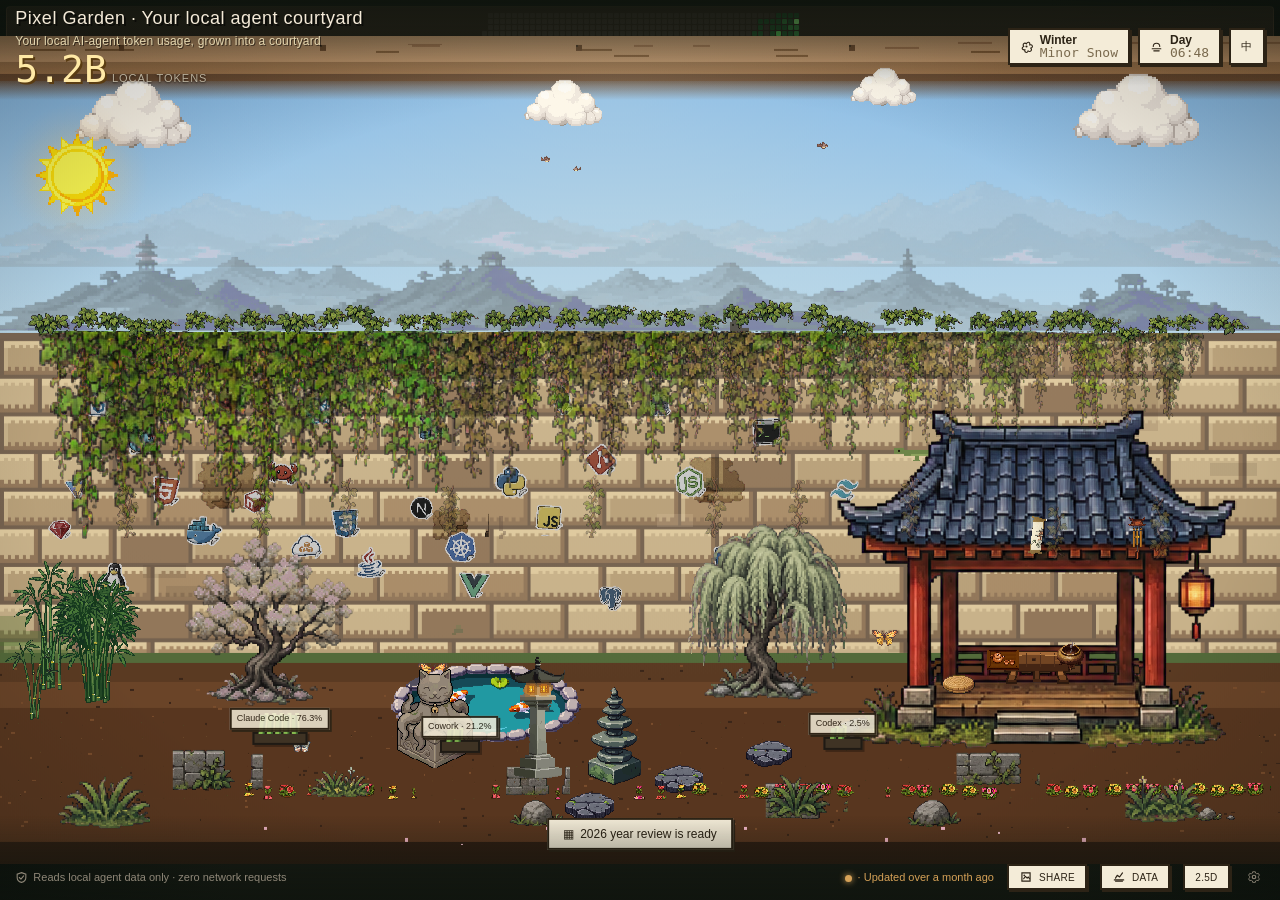
==== commit 0b5df8b4: "feat(web): light empty-state adapter list Complete the PRD 2.0 P5-2 wood-sign contract by consuming " ====
--- a/web/index.html
+++ b/web/index.html
@@ -1745,6 +1745,21 @@
 .pg6-woodsign-title { font-size: 14px; font-weight: 700; margin-bottom: 4px; }
 .pg6-woodsign-body { font-size: 12px; }
 .pg6-woodsign-agents { color: #8a7656; font-size: 11px; margin-top: 6px; }
+.pg6-agent-chip {
+  color: #9b8665;
+  display: inline-block;
+  padding: 0 2px;
+}
+.pg6-agent-chip.is-active {
+  color: #2f4f2f;
+  font-weight: 700;
+  text-shadow: 0 1px 0 rgba(235, 220, 184, 0.8);
+}
+.pg6-agent-sep {
+  color: #b7a47e;
+  display: inline-block;
+  padding: 0 3px;
+}
 .pg6-woodsign-post {
   background: #8a6b45; /* plain wood brown — a post, not a data surface */
   border: 2px solid var(--ink);
@@ -1753,12 +1768,6 @@
   height: 34px;
   width: 10px;
 }
-/* Legacy renderer-drawn empty toast — superseded by the wood sign above. Both
-   renderers still append it (renderer files are out of scope for I8); keep it
-   invisible so two empty states never show at once.
-   TODO(prd-2.0 §P5-2): delete renderEmptyState from both renderers, then drop
-   this rule and the empty.title/empty.hint fallback copy. */
-.pg6-empty { display: none; }
 .pg6-petal {
   background: #f4b8c8;
   height: 3px;
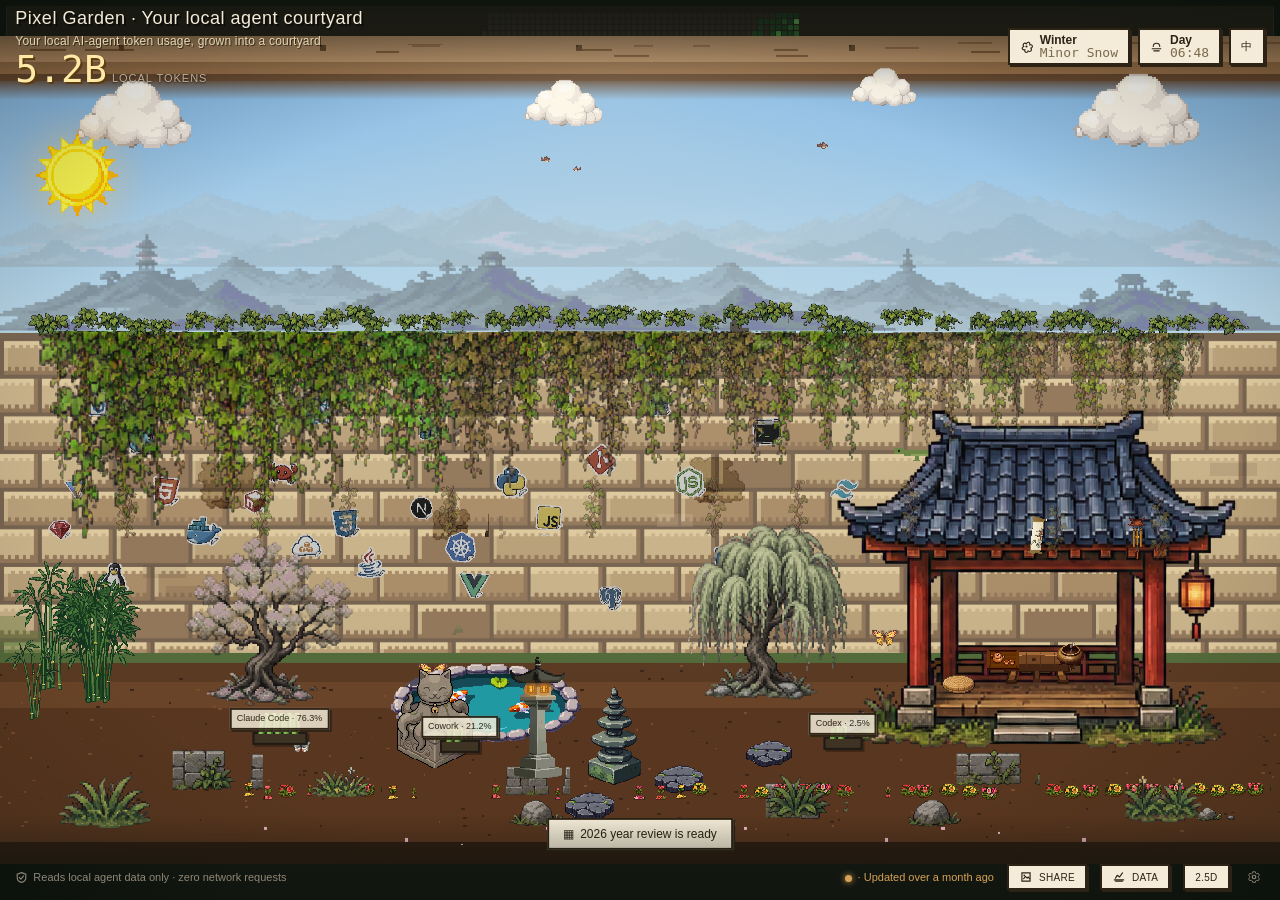
==== commit 31e9e239: "fix: refresh prices and enable window dragging Update the bundled cost-estimation defaults from curr" ====
--- a/web/index.html
+++ b/web/index.html
@@ -342,7 +342,7 @@
 .pg6-scene[data-renderer="isometric"] .pg6-iso-cairn {
   filter: saturate(0.92) brightness(0.9) contrast(1.06) drop-shadow(0 3px 0 rgba(18, 14, 12, 0.30));
 }
-/* === Flowerbed (D PoC view, opt-in) ===================================== */
+/* === Flowerbed ========================================================== */
 .pg6-flower {
   cursor: help;
   filter: saturate(0.92) brightness(0.95) contrast(1.04) drop-shadow(0 1px 0 rgba(30, 18, 8, 0.35));
@@ -1836,7 +1836,7 @@
 
 <div class="pg6-wrap">
   <div class="pg6-frame">
-    <div class="pg6-header" data-tauri-drag-region>
+    <div class="pg6-header" id="window-drag-region" data-window-drag-region>
       <div class="pg6-head-left">
         <div class="pg6-app" data-i18n="app.initial">Pixel Garden · Your local agent courtyard</div>
         <div class="pg6-subtitle" data-i18n="header.subtitle">Your local AI-agent token usage, grown into a courtyard</div>
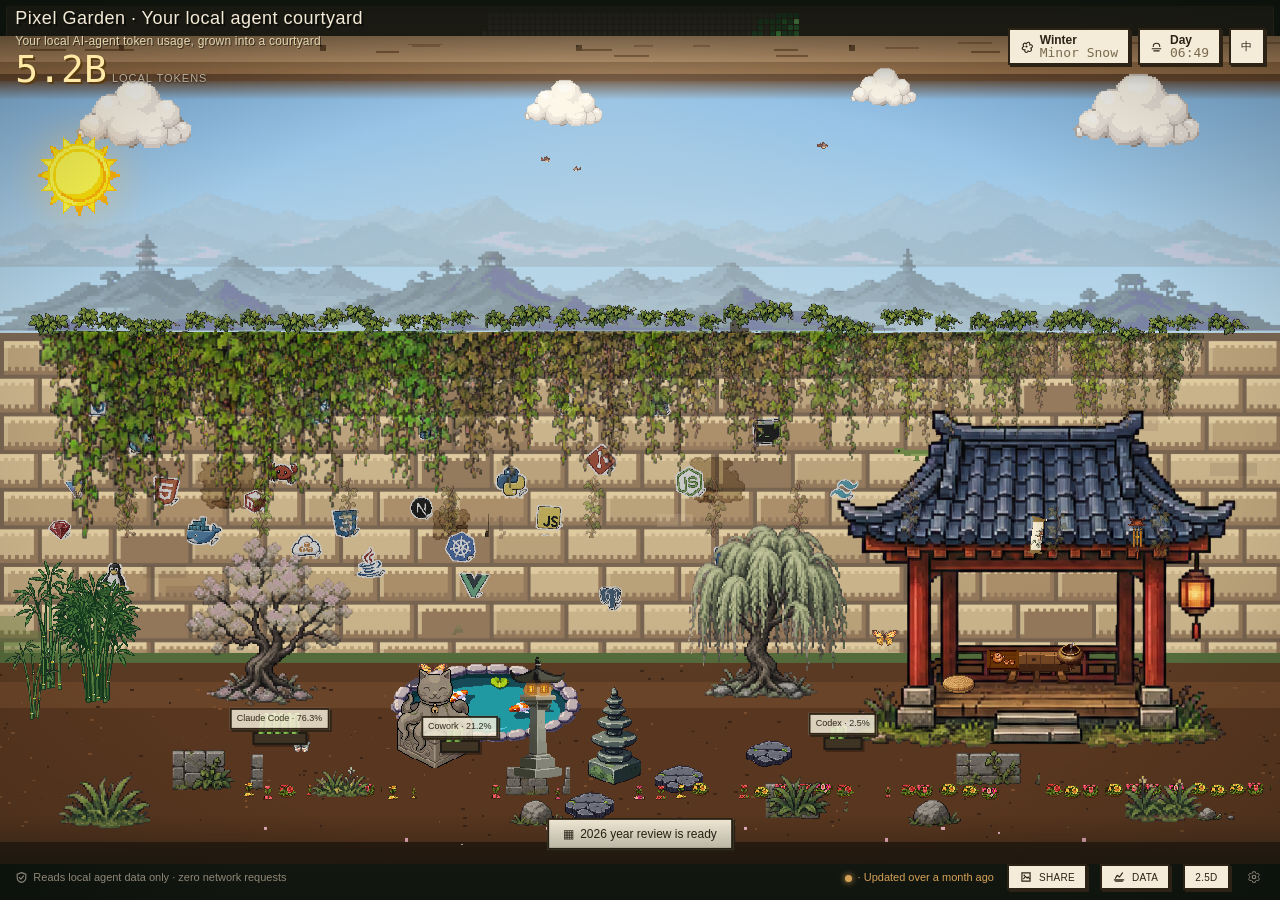
==== commit 7515b2a4: "Merge pull request #5 from DipsySu/codex/update-prices-window-drag feat: refreshed prices, window dr" ====
--- a/web/index.html
+++ b/web/index.html
@@ -1398,6 +1398,28 @@
 .pg6-settings-toggle { align-items: center; cursor: pointer; display: inline-flex; gap: 8px; }
 .pg6-settings-toggle input { accent-color: #d6a258; }
 .pg6-settings-toggle input:disabled { cursor: not-allowed; }
+.pg6-shortcut-controls { display: inline-flex; flex-wrap: wrap; gap: 6px; }
+.pg6-shortcut-capture, .pg6-shortcut-btn {
+  background: rgba(255, 255, 255, 0.04);
+  border: 1px solid transparent;
+  border-radius: 12px;
+  color: inherit;
+  cursor: pointer;
+  font-size: 11px;
+  padding: 3px 10px;
+  transition: background 140ms ease, border-color 140ms ease;
+}
+.pg6-shortcut-capture {
+  border-color: rgba(255, 255, 255, 0.18);
+  font-family: var(--font-mono, ui-monospace, monospace);
+  min-width: 72px;
+}
+.pg6-shortcut-capture:hover, .pg6-shortcut-btn:hover { background: rgba(255, 255, 255, 0.08); }
+.pg6-shortcut-capture.is-recording {
+  background: rgba(244, 216, 120, 0.16);
+  border-color: rgba(244, 216, 120, 0.55);
+}
+.pg6-shortcut-capture:disabled, .pg6-shortcut-btn:disabled { cursor: not-allowed; opacity: 0.55; }
 .pg6-settings-toggle:has(input:disabled) { cursor: not-allowed; opacity: 0.55; }
 .pg6-settings-hint { color: var(--color-text-tertiary); font-size: 10px; }
 .pg6-settings-note {
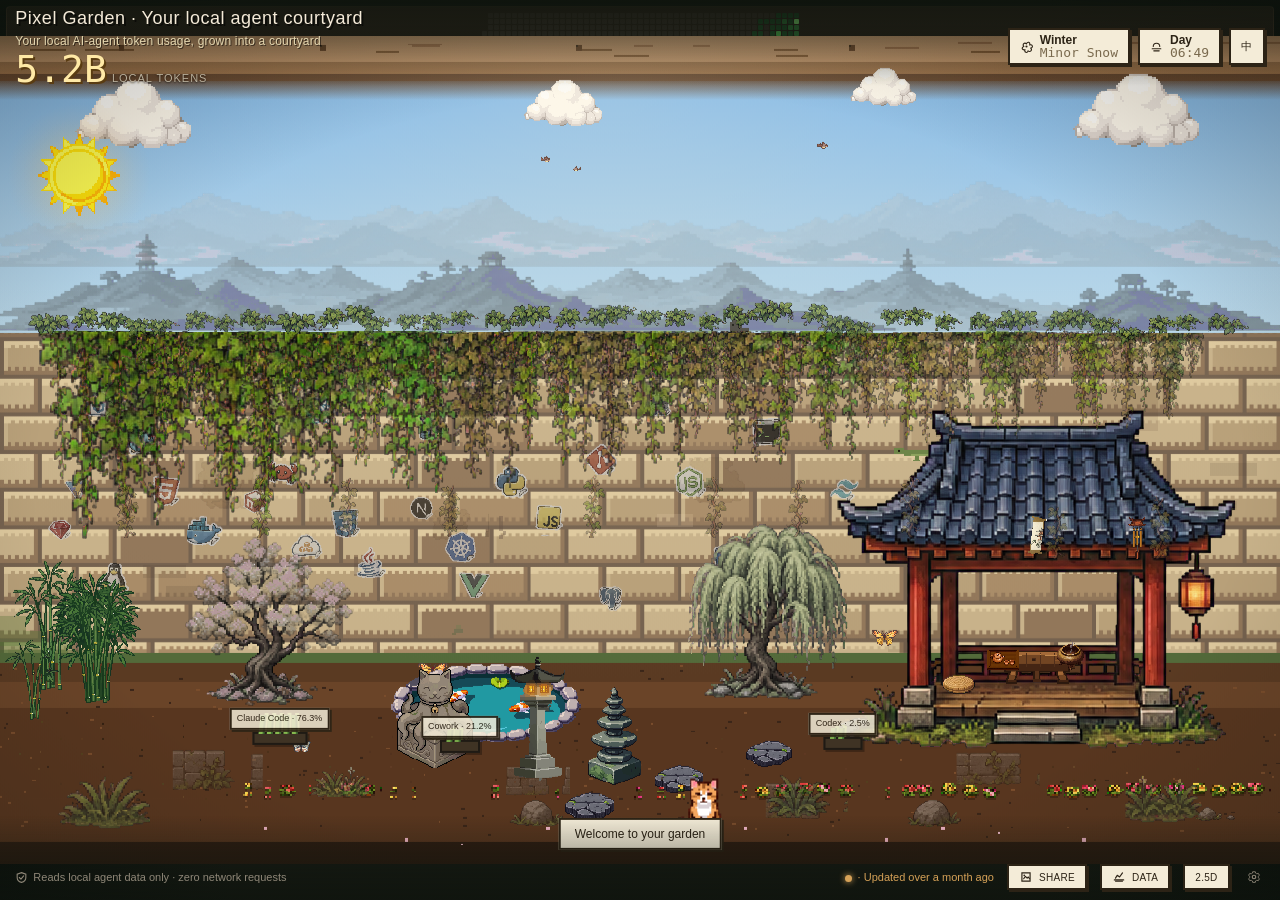
==== commit dc568e61: "perf: harden long-running runtime for v2.2.0 Add per-adapter incremental scans, bounded watcher back" ====
--- a/web/index.html
+++ b/web/index.html
@@ -343,30 +343,18 @@
   filter: saturate(0.92) brightness(0.9) contrast(1.06) drop-shadow(0 3px 0 rgba(18, 14, 12, 0.30));
 }
 /* === Flowerbed ========================================================== */
-.pg6-flower {
-  cursor: help;
-  filter: saturate(0.92) brightness(0.95) contrast(1.04) drop-shadow(0 1px 0 rgba(30, 18, 8, 0.35));
+.pg6-flowerbed-canvas {
+  height: 100%;
   image-rendering: pixelated;
   image-rendering: crisp-edges;
   pointer-events: auto;
   position: absolute;
-  transform: var(--flower-transform, translate(-50%, -100%));
-  transform-origin: bottom center;
-  transition: filter 120ms ease, opacity 120ms ease, transform 120ms ease;
+  inset: 0;
   user-select: none;
-}
-.pg6-flower.level-0 { opacity: 0.58; filter: saturate(0.58) brightness(0.78) contrast(1.05); }
-.pg6-flower.level-1 { opacity: 0.78; }
-.pg6-flower.level-2 { opacity: 0.9; }
-.pg6-flower.level-3,
-.pg6-flower.level-4 { opacity: 1; }
-.pg6-flower:hover,
-.pg6-flower:focus-visible {
-  filter: saturate(1.12) brightness(1.1) contrast(1.05) drop-shadow(0 0 3px rgba(244, 216, 120, 0.42));
-  outline: 1px solid rgba(244, 216, 120, 0.74);
-  outline-offset: 1px;
-  transform: var(--flower-transform, translate(-50%, -100%)) translateY(-2px) scale(1.35);
-}
+  width: 100%;
+  z-index: 21;
+}
+.pg6-flowerbed-canvas.is-hovering { cursor: help; }
 .pg6-flower-tooltip {
   background: rgba(28, 18, 10, 0.9);
   border: 1px solid rgba(244, 234, 216, 0.16);
@@ -563,7 +551,6 @@
 .pg6-scene[data-motion="off"] .pg6-sprite,
 .pg6-scene[data-motion="off"] .pg6-info,
 .pg6-scene[data-motion="off"] .pg6-garden-cat,
-.pg6-scene[data-motion="off"] .pg6-flower,
 .pg6-scene[data-motion="off"] .pg6-flower-tooltip {
   animation: none !important;
   transition-duration: 0ms !important;
@@ -573,9 +560,6 @@
 }
 .pg6-scene[data-motion="reduced"] .pg6-sprite {
   animation-duration: 8s !important;
-}
-.pg6-scene[data-motion="reduced"] .pg6-flower {
-  transition-duration: 0ms !important;
 }
 .pg6-scene[data-motion="reduced"] .pg6-sprite.decor-lantern.is-lit {
   animation-duration: 5s !important;
@@ -1844,7 +1828,6 @@
   .pg6-info,
   .pg6-season-particle,
   .pg6-garden-cat,
-  .pg6-flower,
   .pg6-flower-tooltip {
     animation: none !important;
     transition-duration: 0ms !important;
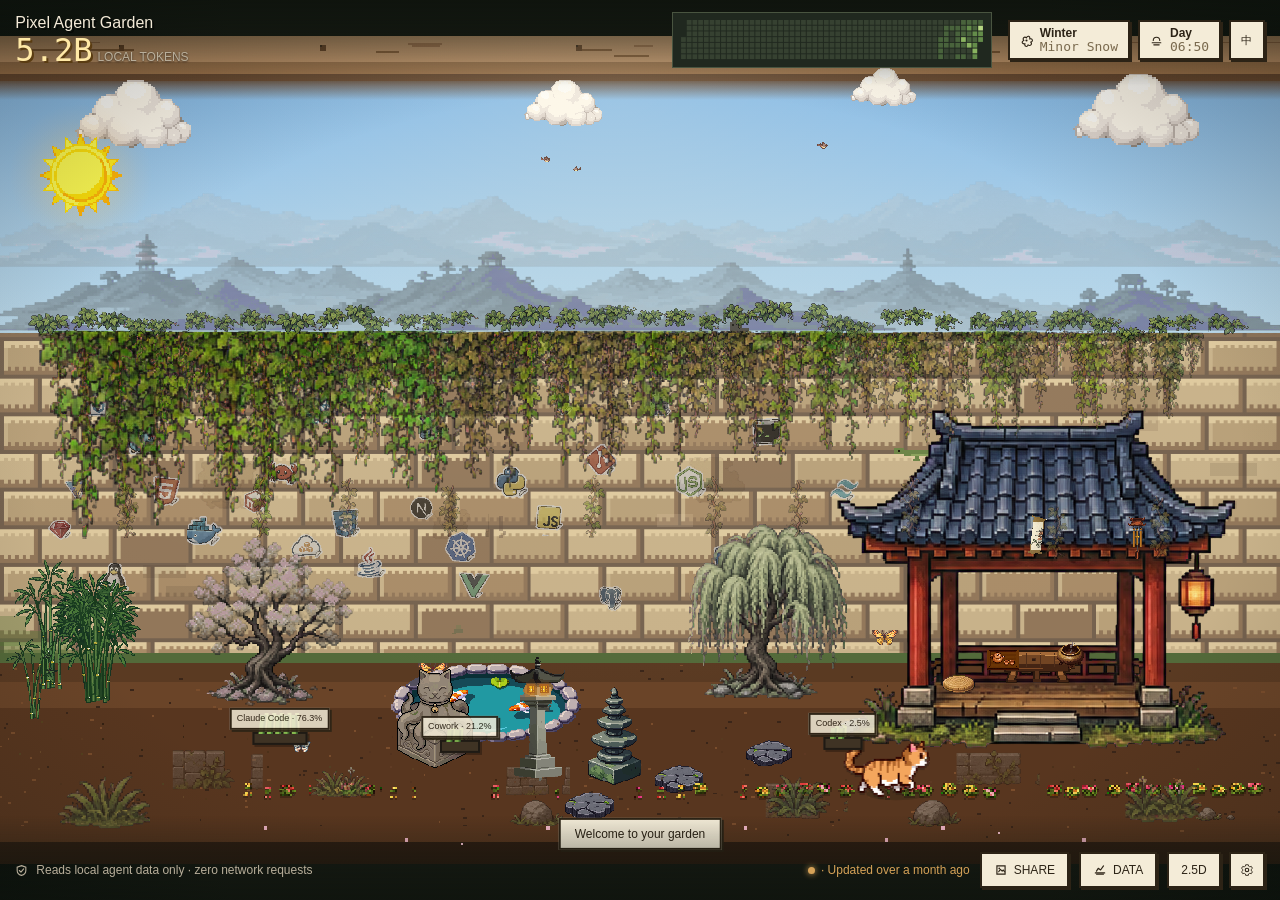
==== commit bfab7a66: "feat: polish desktop UI and unify courtyard cat motion Keep the desktop header and paper drawers rea" ====
--- a/web/index.html
+++ b/web/index.html
@@ -88,25 +88,24 @@
 }
 .pg6-header {
   align-items: center;
-  display: flex;
-  gap: 8px 14px;
-  justify-content: space-between;
+  display: grid;
+  grid-template-columns: minmax(220px, 1fr) minmax(180px, 320px) auto;
+  gap: 16px;
   left: var(--edge-pad);
   min-height: 32px;
   min-width: 0;
   position: absolute;
   right: var(--edge-pad);
-  top: 8px;
+  top: 12px;
   z-index: 120;
 }
 .pg6-head-left { align-items: flex-start; display: flex; flex-direction: column; gap: 2px; min-width: 0; }
-.pg6-app { color: var(--color-text-primary); font-family: var(--font-pixel); font-size: 18px; font-weight: 400; letter-spacing: 0.5px; min-width: 0; text-shadow: 2px 2px 0 rgba(0, 0, 0, 0.55); }
-.pg6-subtitle { color: #e3d6b0; font-size: 12px; letter-spacing: 0.2px; margin: 3px 0 4px; max-width: 52ch; text-shadow: 1px 1px 0 rgba(0, 0, 0, 0.55); }
+.pg6-app { color: var(--color-text-primary); font-family: var(--font-pixel); font-size: 16px; font-weight: 400; letter-spacing: 0; min-width: 0; text-shadow: 2px 2px 0 rgba(0, 0, 0, 0.55); }
 .pg6-headline { align-items: baseline; display: flex; gap: 5px; }
-.pg6-total { color: #ffe9a6; font-family: var(--font-num); font-size: 38px; line-height: 0.82; text-shadow: 2px 2px 0 #5a3c12; }
-.pg6-total-unit { color: var(--color-text-secondary); font-size: 11px; letter-spacing: 1px; text-transform: uppercase; text-shadow: 0 1px 2px rgba(0,0,0,0.6); }
+.pg6-total { color: #ffe9a6; font-family: var(--font-num); font-size: 32px; line-height: 1; text-shadow: 2px 2px 0 #5a3c12; }
+.pg6-total-unit { color: var(--color-text-secondary); font-size: 12px; letter-spacing: 0; text-transform: uppercase; text-shadow: 0 1px 2px rgba(0,0,0,0.6); }
 .pg6-meta { align-items: flex-start; display: flex; flex-wrap: wrap; font-size: 12px; gap: 8px; justify-content: flex-end; min-width: 0; }
-.pg6-meta-item { align-items: center; background: var(--paper); border: 2px solid var(--ink); box-shadow: 2px 2px 0 var(--ink); color: var(--ink); display: flex; gap: 7px; padding: 4px 10px; }
+.pg6-meta-item { align-items: center; background: var(--paper); border: 2px solid var(--ink); box-shadow: 2px 2px 0 var(--ink); color: var(--ink); display: flex; gap: 7px; min-height: 40px; padding: 5px 10px; }
 .pg6-meta-text { display: flex; flex-direction: column; line-height: 1.05; }
 .pg6-meta-primary { font-size: 12px; font-weight: 600; }
 .pg6-meta-secondary { color: #7a6a4e; font-family: var(--font-num); font-size: 13px; line-height: 1; }
@@ -523,26 +522,91 @@
   filter: saturate(0.45) brightness(1.08);
 }
 .pg6-garden-cat {
-  /* Cell is 68×68 (pixellab sprite). The 10×3 grid + percentage frame
-     positions are unchanged from the old 80×56 sheet — background-position is
-     relative, so the JS frame logic (catFrameBg) needs no change; only the
-     element's aspect-ratio must match the new square cell. */
+  /* Scene-sized translation plane: percentage keyframes remain responsive
+     without per-frame layout reads or resize-driven animation restarts. */
+  position: absolute;
+  left: 0;
+  top: 0;
+  width: 100%;
+  height: 100%;
+  transform-origin: 0 0;
+  pointer-events: none;
+  user-select: none;
+}
+.pg6-cat-pose {
+  position: absolute;
+  width: var(--cat-width);
   aspect-ratio: 1 / 1;
+  transform: translate(-50%, -68%);
+}
+.pg6-cat-sprite {
+  display: block;
+  width: 100%;
+  height: 100%;
   background-image: var(--cat-sprite);
-  background-position: 44.444% 100%;
+  background-position: 0 0;
   background-repeat: no-repeat;
   background-size: 1000% 300%;
   filter: saturate(1.06) brightness(1.08) contrast(1.04) drop-shadow(0 2px 0 rgba(28, 24, 20, 0.35));
   image-rendering: pixelated;
   image-rendering: crisp-edges;
-  left: var(--cat-left);
-  pointer-events: none;
-  position: absolute;
-  top: var(--cat-top);
-  transform: translate3d(0, 0, 0) scaleX(1);
-  transform-origin: 50% 62%;
-  user-select: none;
-  width: var(--cat-width);
+  transform-origin: 50% 58%;
+}
+.pg6-cat-shadow {
+  position: absolute;
+  width: calc(var(--cat-width) * 0.48);
+  aspect-ratio: 5 / 1;
+  background: rgba(25, 31, 20, 0.23);
+  border-radius: 50%;
+  transform: translate(-50%, -50%);
+}
+.pg6-garden-cat[data-cat-kind="full"][data-action="flip"] .pg6-cat-sprite {
+  animation: pg6-cat-flip var(--cat-action-duration) linear both,
+    pg6-cat-turn-frames var(--cat-action-duration) step-end both;
+}
+.pg6-garden-cat[data-cat-kind="full"][data-action="flip"] .pg6-cat-shadow {
+  animation: pg6-cat-flip-shadow var(--cat-action-duration) ease-in-out both;
+}
+.pg6-garden-cat[data-action="rest"][data-cat-kind="full"] .pg6-cat-sprite,
+.pg6-garden-cat[data-cat-kind="reduced"] .pg6-cat-sprite {
+  animation: pg6-cat-breathe 3400ms ease-in-out infinite;
+}
+.pg6-garden-cat[data-action="rest"][data-rest="sit"][data-cat-kind="full"] .pg6-cat-sprite {
+  animation: pg6-cat-sit 2800ms step-end infinite;
+}
+.pg6-garden-cat[data-paused="true"],
+.pg6-garden-cat[data-paused="true"] *,
+.pg6-scene[data-motion="off"] .pg6-garden-cat,
+.pg6-scene[data-motion="reduced"] .pg6-garden-cat {
+  animation-play-state: paused !important;
+}
+@keyframes pg6-cat-breathe {
+  0%, 100% { transform: scale(1); }
+  50% { transform: scale(1.006, 1.018); }
+}
+@keyframes pg6-cat-sit {
+  0%, 92%, 100% { background-position: 66.667% 100%; }
+  94% { background-position: 77.778% 100%; }
+}
+@keyframes pg6-cat-flip {
+  0% { transform: none; }
+  16% { transform: translateY(3%) scale(1.04, 0.90); }
+  20% { transform: translateY(0) rotate(0deg); }
+  38% { transform: translateY(-22%) rotate(calc(var(--cat-turn-angle) * 0.25)) scale(0.94); }
+  53% { transform: translateY(-29%) rotate(calc(var(--cat-turn-angle) * 0.5)) scale(0.92); }
+  68% { transform: translateY(-20%) rotate(calc(var(--cat-turn-angle) * 0.75)) scale(0.94); }
+  82% { transform: translateY(0) rotate(var(--cat-turn-angle)); }
+  90% { transform: translateY(3%) rotate(var(--cat-turn-angle)) scale(1.04, 0.93); }
+  100% { transform: translateY(0) rotate(var(--cat-turn-angle)); }
+}
+@keyframes pg6-cat-turn-frames {
+  0%, 20% { background-position: 0 var(--cat-from-row); }
+  38%, 68% { background-position: 11.111% 100%; }
+  82%, 100% { background-position: 0 var(--cat-to-row); }
+}
+@keyframes pg6-cat-flip-shadow {
+  0%, 100% { opacity: 1; transform: translate(-50%, -50%) scale(1); }
+  53% { opacity: 0.45; transform: translate(-50%, -50%) scale(0.65); }
 }
 /* motion="off" must STOP motion, not hide content. Sprites (project vines,
    courtyard objects) and the info card stay fully visible — only their
@@ -550,7 +614,7 @@
    so those alone are removed entirely. */
 .pg6-scene[data-motion="off"] .pg6-sprite,
 .pg6-scene[data-motion="off"] .pg6-info,
-.pg6-scene[data-motion="off"] .pg6-garden-cat,
+.pg6-scene[data-motion="off"] .pg6-garden-cat *,
 .pg6-scene[data-motion="off"] .pg6-flower-tooltip {
   animation: none !important;
   transition-duration: 0ms !important;
@@ -571,11 +635,6 @@
 .pg6-scene[data-motion="reduced"] .pg6-sprite.project.climbing.is-new { animation: pg6-vine-breathe 8s ease-in-out infinite; }
 .pg6-scene[data-motion="reduced"] .pg6-sprite.project.climbing.is-new { transform-origin: bottom center; }
 .pg6-scene[data-motion="reduced"] .pg6-trinket-sprite.is-new { animation: pg6-trinket-nod 8s ease-in-out infinite; }
-/* Reduced motion: a slow in-place sit/breathe blink. Full motion is owned by
-   JS (render-garden.js startCatWander) — it drives position + frames over rAF
-   for a scene-relative roam range and non-periodic, lifelike pacing, so there
-   is no full-motion CSS wander keyframe here. */
-.pg6-scene[data-motion="reduced"] .pg6-garden-cat { animation: pg6-cat-idle 2200ms step-end infinite; }
 @media (prefers-reduced-motion: no-preference) {
   .pg6-trinket-sprite { animation: pg6-trinket-nod 3600ms ease-in-out infinite; }
   .pg6-sprite.project.hanging { animation: pg6-vine-sway 4200ms ease-in-out infinite; }
@@ -625,12 +684,6 @@
   @keyframes pg6-trinket-nod {
     0%, 100% { filter: saturate(0.97) brightness(0.98); }
     50%      { filter: saturate(1.05) brightness(1.06); }
-  }
-  /* Reduced-motion idle blink only: sit frames (row 2 col 4 / col 5). Full
-     motion's per-frame walk cycle is driven by JS, not a keyframe. */
-  @keyframes pg6-cat-idle {
-    0%, 49.99%  { background-position: 44.444% 100%; }
-    50%, 100%   { background-position: 55.555% 100%; }
   }
   @keyframes pg6-vine-sway {
     0%, 100% { filter: saturate(calc(0.78 * var(--vine-health-sat, 1))) brightness(calc(0.90 * var(--vine-health-bright, 1))) contrast(0.96) hue-rotate(var(--vine-hue-shift, 0deg)); }
@@ -707,7 +760,7 @@
 .pg6-info-spark:empty { display: none; }
 .pg6-info-spark .pg6-spark-svg { display: block; width: 100%; height: 24px; }
 .pg6-info-spark .pg6-spark-svg rect { fill: currentColor; }
-.pg6-footer { align-items: center; bottom: 10px; color: var(--color-text-tertiary); display: flex; flex-wrap: wrap; font-size: 11px; gap: 5px; left: var(--edge-pad); margin-top: 0; padding: 0; position: absolute; right: var(--edge-pad); z-index: 130; }
+.pg6-footer { align-items: center; bottom: 12px; color: var(--color-text-secondary); display: flex; flex-wrap: wrap; font-size: 12px; gap: 8px; left: var(--edge-pad); margin-top: 0; padding: 0; position: absolute; right: var(--edge-pad); z-index: 130; }
 .pg6-footer-freshness { color: var(--color-text-tertiary); margin-left: auto; }
 .pg6-footer-freshness.is-stale { color: #d6a258; cursor: help; }
 .pg6-footer-freshness.is-scanning { color: #d6c58a; }
@@ -724,14 +777,14 @@
   cursor: pointer;
   display: inline-flex;
   font-family: var(--font-pixel);
-  font-size: 10px;
+  font-size: 12px;
   font-weight: 400;
-  letter-spacing: 0.3px;
+  letter-spacing: 0;
   text-transform: uppercase;
   gap: 6px;
-  height: 26px;
-  margin-left: 8px;
-  padding: 0 10px;
+  height: 36px;
+  margin-left: 2px;
+  padding: 0 12px;
   transition: transform 90ms ease, box-shadow 90ms ease, background 90ms ease;
 }
 .pg6-footer-insight svg { flex: 0 0 auto; }
@@ -745,7 +798,7 @@
   background: rgba(20, 24, 18, 0.93);
   border: 1px solid var(--color-border-tertiary);
   border-radius: var(--border-radius-md);
-  bottom: 76px;
+  bottom: 62px;
   box-shadow: 0 16px 36px rgba(0, 0, 0, 0.3);
   color: var(--color-text-primary);
   font-size: 12px;
@@ -883,13 +936,14 @@
   animation: pg6-fr-in 600ms steps(5) forwards;
 }
 .pg6-firstrun .pg6-sprite,
-.pg6-firstrun .pg6-garden-cat,
+.pg6-firstrun .pg6-cat-pose,
 .pg6-firstrun .pg6-wall-edge-cover,
 .pg6-firstrun .pg6-season-particle {
   opacity: 0;
   animation: pg6-fr-in 280ms steps(4) forwards;
   animation-delay: var(--fr-delay, 2400ms);
 }
+.pg6-firstrun .pg6-cat-shadow { visibility: hidden; }
 @keyframes pg6-fr-in {
   from { opacity: 0; }
   to { opacity: 1; }
@@ -933,37 +987,32 @@
   .pg6-scan-curtain-card { animation: none; }
 }
 
-/* === Mini heatmap strip (sits between header and scene) ====================
-   ~50 px tall horizontal band — a quick at-a-glance view of the rolling
-   year of activity. Visually styled like a wood-eave plaque (the same wood
-   tones as the scene's awning) so it reads as part of the courtyard frame
-   rather than a separate widget. Whole strip is a button — click anywhere
-   to open the data drawer on its Overview tab. */
+/* Header activity strip: its own grid track, never underneath the title.
+   The entire strip opens the data drawer on Overview. */
 .pg6-mini-heatmap-strip {
-  background: linear-gradient(to bottom,
-    rgba(74, 56, 42, 0.55),
-    rgba(54, 40, 30, 0.45) 60%,
-    rgba(48, 36, 28, 0.30) 100%);
-  border: 1px solid rgba(140, 110, 78, 0.22);
-  border-radius: 4px;
+  --heatmap-0: #364131;
+  --heatmap-1: #49633c;
+  --heatmap-2: #648c4a;
+  --heatmap-3: #8ab360;
+  --heatmap-4: #b7d783;
+  background: #20281f;
+  border: 1px solid #495440;
+  border-radius: 0;
   cursor: pointer;
   display: flex;
   align-items: center;
   justify-content: center;
-  margin: 6px 6px 8px;
-  min-height: 52px;
-  padding: 6px 10px;
-  width: calc(100% - 12px);
+  margin: 0;
+  height: 56px;
+  min-width: 0;
+  padding: 6px 8px;
+  width: 100%;
   transition: background 180ms ease, border-color 180ms ease;
 }
 .pg6-mini-heatmap-strip:hover,
 .pg6-mini-heatmap-strip:focus-visible {
-  background: linear-gradient(to bottom,
-    rgba(94, 70, 50, 0.72),
-    rgba(72, 54, 38, 0.55) 60%,
-    rgba(54, 40, 28, 0.40) 100%);
-  border-color: rgba(244, 216, 120, 0.40);
-  outline: none;
+  background: #2a3627;
+  border-color: #a2ba80;
 }
 .pg6-mini-heatmap-strip:empty::before {
   color: var(--color-text-tertiary);
@@ -972,9 +1021,20 @@
 }
 
 /* === Heatmap SVG (shared mini/full + punchcard) ============================= */
-.pg6-heatmap-svg { display: block; }
+.pg6-heatmap-svg {
+  display: block;
+  max-width: 100%;
+  height: auto;
+}
+.pg6-dashboard-panel {
+  --heatmap-0: #e1d7bc;
+  --heatmap-1: #becd9b;
+  --heatmap-2: #8ca862;
+  --heatmap-3: #5e8041;
+  --heatmap-4: #355b32;
+}
 .pg6-heatmap-cell {
-  cursor: pointer;
+  cursor: default;
   transition: stroke 100ms ease;
 }
 .pg6-heatmap-cell:hover {
@@ -985,7 +1045,7 @@
   fill: var(--color-text-tertiary);
   font-family: ui-sans-serif, -apple-system, BlinkMacSystemFont, "Segoe UI", sans-serif;
   font-size: 10px;
-  letter-spacing: 0.2px;
+  letter-spacing: 0;
 }
 .pg6-heatmap--mini .pg6-heatmap-cell { cursor: pointer; }
 
@@ -1004,12 +1064,12 @@
   background: rgba(255, 255, 255, 0.03);
   border: 1px solid var(--color-border-tertiary);
   border-radius: 6px;
-  padding: 8px 10px;
+  padding: 10px 12px;
 }
 .pg6-dashboard-kpi-label {
   color: var(--color-text-tertiary);
-  font-size: 10px;
-  letter-spacing: 0.3px;
+  font-size: 12px;
+  letter-spacing: 0;
   text-transform: uppercase;
 }
 .pg6-dashboard-kpi-value {
@@ -1020,7 +1080,7 @@
 }
 .pg6-dashboard-kpi-sub {
   color: var(--color-text-tertiary);
-  font-size: 10px;
+  font-size: 11px;
   margin-top: 2px;
 }
 .pg6-dashboard-section {
@@ -1037,13 +1097,13 @@
 }
 .pg6-dashboard-h3 {
   color: var(--color-text-primary);
-  font-size: 12px;
+  font-size: 13px;
   font-weight: 600;
   margin: 0;
 }
 .pg6-dashboard-h3-hint {
   color: var(--color-text-tertiary);
-  font-size: 10px;
+  font-size: 11px;
 }
 .pg6-dashboard-heatmap-host,
 .pg6-dashboard-punchcard-host {
@@ -1059,16 +1119,16 @@
   margin-top: 6px;
 }
 .pg6-heatmap-swatch {
-  border-radius: 2px;
+  border-radius: 0;
   display: inline-block;
   height: 10px;
   width: 10px;
 }
-.pg6-heatmap-swatch[data-level="0"] { background: rgba(255, 255, 255, 0.06); }
-.pg6-heatmap-swatch[data-level="1"] { background: #1f4a26; }
-.pg6-heatmap-swatch[data-level="2"] { background: #2f7036; }
-.pg6-heatmap-swatch[data-level="3"] { background: #46a347; }
-.pg6-heatmap-swatch[data-level="4"] { background: #7ad36a; }
+.pg6-heatmap-swatch[data-level="0"] { background: var(--heatmap-0); }
+.pg6-heatmap-swatch[data-level="1"] { background: var(--heatmap-1); }
+.pg6-heatmap-swatch[data-level="2"] { background: var(--heatmap-2); }
+.pg6-heatmap-swatch[data-level="3"] { background: var(--heatmap-3); }
+.pg6-heatmap-swatch[data-level="4"] { background: var(--heatmap-4); }
 .pg6-postcard-title { color: var(--color-text-primary); font-size: 13px; font-weight: 600; margin-bottom: 8px; }
 .pg6-postcard-toggle { align-items: center; color: var(--color-text-secondary); cursor: pointer; display: flex; gap: 8px; line-height: 1.4; }
 .pg6-postcard-toggle input { accent-color: #d6a258; flex: 0 0 auto; }
@@ -1163,19 +1223,22 @@
 .pg6-return-diff-close:focus-visible { background: rgba(255, 255, 255, 0.06); color: var(--color-text-primary); outline: none; }
 .pg6-footer-gear {
   align-items: center;
-  background: transparent;
-  border: 0;
-  border-radius: 4px;
-  color: var(--color-text-tertiary);
+  background: var(--paper);
+  border: 2px solid var(--ink);
+  border-radius: 0;
+  box-shadow: 2px 2px 0 var(--ink);
+  color: var(--ink);
   cursor: pointer;
   display: inline-flex;
-  margin-left: 8px;
-  padding: 4px;
+  justify-content: center;
+  flex: 0 0 36px;
+  height: 36px;
+  padding: 0;
   transition: color 140ms ease, background 140ms ease;
 }
 .pg6-footer-gear:hover,
-.pg6-footer-gear:focus-visible { color: var(--color-text-primary); background: rgba(255, 255, 255, 0.04); outline: none; }
-.pg6-footer-gear.is-active { color: var(--color-text-primary); background: rgba(244, 216, 120, 0.10); }
+.pg6-footer-gear:focus-visible { background: #fff6e2; }
+.pg6-footer-gear.is-active { background: #e8d8a8; }
 
 .pg6-insight-panel {
   background: rgba(20, 24, 18, 0.93);
@@ -1225,11 +1288,15 @@
   align-items: center;
   background: transparent;
   border: 0;
-  border-radius: 4px;
+  border-radius: 0;
   color: var(--color-text-tertiary);
   cursor: pointer;
   display: inline-flex;
-  padding: 4px;
+  justify-content: center;
+  flex: 0 0 32px;
+  width: 32px;
+  height: 32px;
+  padding: 0;
 }
 .pg6-insight-close:hover,
 .pg6-insight-close:focus-visible { background: rgba(255, 255, 255, 0.06); color: var(--color-text-primary); outline: none; }
@@ -1244,7 +1311,7 @@
 }
 .pg6-insight-summary span { min-width: 0; }
 .pg6-insight-summary b { display: block; font-size: 12px; font-weight: 600; overflow: hidden; text-overflow: ellipsis; white-space: nowrap; }
-.pg6-insight-summary small { color: var(--color-text-tertiary); display: block; font-size: 10px; margin-top: 1px; }
+.pg6-insight-summary small { color: var(--color-text-tertiary); display: block; font-size: 12px; margin-top: 2px; }
 .pg6-insight-list { display: flex; flex-direction: column; gap: 2px; }
 .pg6-insight-row-line { align-items: stretch; display: flex; gap: 2px; }
 /* Search box above the list. */
@@ -1299,7 +1366,7 @@
   flex: 1 1 auto;
   font: inherit;
   grid-template-columns: 28px minmax(120px, 1fr) 104px 58px;
-  min-height: 38px;
+  min-height: 48px;
   min-width: 0;
   padding: 4px 6px;
   text-align: left;
@@ -1323,8 +1390,8 @@
 .pg6-insight-row.is-active { background: rgba(255, 255, 255, 0.045); border-color: rgba(244, 216, 120, 0.20); color: var(--color-text-primary); outline: none; }
 .pg6-insight-rank { color: #a7c27c; font-variant-numeric: tabular-nums; }
 .pg6-insight-main { min-width: 0; }
-.pg6-insight-main strong { color: currentColor; display: block; font-size: 11px; font-weight: 600; overflow: hidden; text-overflow: ellipsis; white-space: nowrap; }
-.pg6-insight-main small { color: var(--color-text-tertiary); display: block; font-size: 10px; margin-top: 1px; }
+.pg6-insight-main strong { color: currentColor; display: block; font-size: 13px; font-weight: 600; overflow: hidden; text-overflow: ellipsis; white-space: nowrap; }
+.pg6-insight-main small { color: var(--color-text-tertiary); display: block; font-size: 11px; margin-top: 2px; }
 .pg6-insight-cost { color: #d6a258 !important; }
 .pg6-insight-path { color: var(--color-text-tertiary); font-size: 9px; opacity: 0.72; overflow: hidden; text-overflow: ellipsis; white-space: nowrap; }
 .pg6-insight-approx { color: #d6a258; display: inline-block; font-size: 9px; letter-spacing: 0.2px; margin-left: 6px; opacity: 0.9; vertical-align: 1px; }
@@ -1338,25 +1405,29 @@
   background: rgba(20, 24, 18, 0.92);
   border: 1px solid var(--color-border-tertiary);
   border-radius: var(--border-radius-md);
-  bottom: 76px;
+  bottom: 62px;
   box-shadow: 0 16px 36px rgba(0, 0, 0, 0.3);
   color: var(--color-text-primary);
-  font-size: 12px;
-  left: var(--edge-pad);
+  display: flex;
+  flex-direction: column;
+  font-size: 13px;
+  right: var(--edge-pad);
   margin-top: 0;
-  max-height: min(60vh, 420px);
-  overflow: auto;
-  padding: 12px 14px;
-  position: absolute;
-  width: min(680px, calc(100vw - var(--edge-pad) * 2));
+  top: 88px;
+  max-height: 720px;
+  overflow: hidden;
+  padding: 16px;
+  position: absolute;
+  width: min(600px, calc(100vw - var(--edge-pad) * 2));
   z-index: 150;
 }
 .pg6-settings-panel[hidden] { display: none; }
-.pg6-settings-section { display: flex; flex-direction: column; gap: 8px; padding: 4px 0; }
-.pg6-settings-section + .pg6-settings-section { border-top: 1px dashed var(--color-border-tertiary); margin-top: 6px; padding-top: 10px; }
+.pg6-settings-content { min-height: 0; overflow-y: auto; padding: 2px 4px 4px; }
+.pg6-settings-section { display: flex; flex-direction: column; gap: 12px; padding: 8px 0; }
+.pg6-settings-section + .pg6-settings-section { border-top: 1px dashed var(--color-border-tertiary); margin-top: 8px; padding-top: 16px; }
 .pg6-settings-title { color: var(--color-text-secondary); font-size: 11px; font-weight: 500; letter-spacing: 0.4px; margin: 0; text-transform: uppercase; }
-.pg6-settings-row { align-items: center; column-gap: 12px; display: flex; flex-wrap: wrap; row-gap: 4px; }
-.pg6-settings-label { color: var(--color-text-secondary); flex: 0 0 132px; font-size: 11px; }
+.pg6-settings-row { align-items: center; column-gap: 12px; display: flex; flex-wrap: wrap; row-gap: 6px; }
+.pg6-settings-label { color: var(--color-text-secondary); flex: 0 0 94px; font-size: 13px; }
 .pg6-settings-pills { display: inline-flex; flex-wrap: wrap; gap: 4px; }
 .pg6-settings-pill {
   align-items: center;
@@ -1365,12 +1436,15 @@
   border-radius: 12px;
   cursor: pointer;
   display: inline-flex;
-  font-size: 11px;
-  padding: 3px 10px;
+  font-size: 13px;
+  min-height: 34px;
+  padding: 5px 10px;
+  position: relative;
   transition: background 140ms ease, border-color 140ms ease, color 140ms ease;
   user-select: none;
 }
-.pg6-settings-pill input { display: none; }
+.pg6-settings-pill input { position: absolute; width: 1px; height: 1px; opacity: 0; }
+.pg6-settings-pill:has(input:focus-visible) { outline: 2px solid #355b32; outline-offset: 3px; }
 .pg6-settings-pill:hover { background: rgba(255, 255, 255, 0.08); }
 .pg6-settings-pill:has(input:checked) {
   background: rgba(244, 216, 120, 0.16);
@@ -1378,34 +1452,35 @@
   color: var(--color-text-primary);
 }
 .pg6-settings-pill:has(input:disabled),
-.pg6-settings-pill:has(input:disabled):hover { cursor: not-allowed; opacity: 0.55; }
+.pg6-settings-pill:has(input:disabled):hover { cursor: not-allowed; opacity: 0.7; }
 .pg6-settings-toggle { align-items: center; cursor: pointer; display: inline-flex; gap: 8px; }
+.pg6-settings-toggle .pg6-settings-label { flex: none; white-space: nowrap; }
 .pg6-settings-toggle input { accent-color: #d6a258; }
 .pg6-settings-toggle input:disabled { cursor: not-allowed; }
 .pg6-shortcut-controls { display: inline-flex; flex-wrap: wrap; gap: 6px; }
 .pg6-shortcut-capture, .pg6-shortcut-btn {
-  background: rgba(255, 255, 255, 0.04);
-  border: 1px solid transparent;
-  border-radius: 12px;
+  background: #fffaf0;
+  border: 2px solid var(--paper-edge);
+  border-radius: 0;
   color: inherit;
   cursor: pointer;
-  font-size: 11px;
-  padding: 3px 10px;
+  font-size: 12px;
+  min-height: 34px;
+  padding: 5px 10px;
   transition: background 140ms ease, border-color 140ms ease;
 }
 .pg6-shortcut-capture {
-  border-color: rgba(255, 255, 255, 0.18);
   font-family: var(--font-mono, ui-monospace, monospace);
   min-width: 72px;
 }
 .pg6-shortcut-capture:hover, .pg6-shortcut-btn:hover { background: rgba(255, 255, 255, 0.08); }
 .pg6-shortcut-capture.is-recording {
-  background: rgba(244, 216, 120, 0.16);
-  border-color: rgba(244, 216, 120, 0.55);
+  background: #e4efcf;
+  border-color: #355b32;
 }
 .pg6-shortcut-capture:disabled, .pg6-shortcut-btn:disabled { cursor: not-allowed; opacity: 0.55; }
 .pg6-settings-toggle:has(input:disabled) { cursor: not-allowed; opacity: 0.55; }
-.pg6-settings-hint { color: var(--color-text-tertiary); font-size: 10px; }
+.pg6-settings-hint { color: var(--color-text-tertiary); font-size: 12px; line-height: 1.5; }
 .pg6-settings-note {
   background: rgba(214, 162, 88, 0.08);
   border: 1px solid rgba(214, 162, 88, 0.3);
@@ -1419,11 +1494,15 @@
 /* === Retro HUD panels (UI refresh wave 2) ==================================
    Paper shells + ink text for the popovers, applied as grouped overrides AFTER
    each panel's base rules (so they win at equal specificity without editing the
-   originals). Deliberately does NOT touch the global --color-text-* tokens —
-   the header, scene overlays and empty state keep their light-on-dark text. */
+   originals). Surface-local tokens keep charts and nested controls readable;
+   the header, scene overlays and empty state retain light-on-dark text. */
 .pg6-insight-panel,
 .pg6-settings-panel,
 .pg6-share-panel {
+  --color-text-primary: var(--ink);
+  --color-text-secondary: #5f5240;
+  --color-text-tertiary: #6c5e48;
+  --color-border-tertiary: var(--paper-edge);
   background: var(--paper);
   border: 2px solid var(--ink);
   border-radius: 0;
@@ -1431,7 +1510,7 @@
   color: var(--ink);
 }
 .pg6-insight-label,
-.pg6-settings-title { color: #8a7656; font-family: var(--font-pixel); font-size: 9px; letter-spacing: 0.5px; }
+.pg6-settings-title { color: #6c5e48; font-family: var(--font-pixel); font-size: 11px; letter-spacing: 0; }
 .pg6-insight-title { color: var(--ink); font-weight: 700; }
 .pg6-insight-close { color: #8a7656; }
 .pg6-insight-close:hover,
@@ -1442,7 +1521,7 @@
 .pg6-insight-path,
 .pg6-settings-label,
 .pg6-settings-hint,
-.pg6-postcard-status { color: #8a7656; }
+.pg6-postcard-status { color: #6c5e48; }
 .pg6-insight-search-input { background: #fffaf0; border: 2px solid var(--ink); border-radius: 0; color: var(--ink); }
 .pg6-insight-search-input::placeholder { color: #8a7656; }
 .pg6-insight-search-input:focus-visible { border-color: #6f9c3f; }
@@ -1451,7 +1530,7 @@
 .pg6-insight-row:focus-visible,
 .pg6-insight-row.is-active { background: #ece1c6; border-color: var(--ink); color: var(--ink); }
 .pg6-insight-rank { color: #6f9c3f; }
-.pg6-insight-total { color: #3a2f25; font-family: var(--font-num); font-size: 15px; }
+.pg6-insight-total { color: #3a2f25; font-family: var(--font-num); font-size: 20px; }
 .pg6-insight-spark { color: #6b9c3f; }
 .pg6-insight-term,
 .pg6-insight-empty,
@@ -1504,8 +1583,8 @@
 .pg6-dashboard-kpi { background: #fffaf0; border: 2px solid var(--paper-edge); border-radius: 0; }
 .pg6-dashboard-kpi-label,
 .pg6-dashboard-kpi-sub,
-.pg6-dashboard-h3-hint { color: #8a7656; }
-.pg6-dashboard-kpi-value { color: #3a2f25; font-family: var(--font-num); font-size: 28px; font-weight: 400; }
+.pg6-dashboard-h3-hint { color: #6c5e48; }
+.pg6-dashboard-kpi-value { color: #3a2f25; font-family: var(--font-num); font-size: 32px; font-weight: 400; }
 .pg6-dashboard-h3 { color: var(--ink); }
 .pg6-popover-scroll::-webkit-scrollbar-thumb { background: #c9b790; }
 /* Footer freshness: a status dot before the text (green = live). */
@@ -1527,13 +1606,19 @@
   display: flex;
   flex-direction: column;
   overflow: hidden;
-  /* The 720px the dashboard variant intends; restated here because the shared
-     shell's 520px width otherwise wins the cascade (it comes later in this
-     stylesheet than .pg6-dashboard-panel). */
-  max-width: min(720px, calc(100vw - var(--edge-pad) * 2));
-  width: min(720px, calc(100vw - var(--edge-pad) * 2));
-}
-.pg6-drawer-tabs { display: flex; flex: 0 0 auto; gap: 6px; margin-bottom: 10px; }
+  top: 88px;
+  bottom: 62px;
+  max-height: none;
+  padding: 16px;
+  max-width: min(640px, calc(100vw - var(--edge-pad) * 2));
+  width: min(640px, calc(100vw - var(--edge-pad) * 2));
+}
+.pg6-panel-heading { align-items: center; display: flex; flex: 0 0 auto; justify-content: space-between; gap: 12px; margin-bottom: 12px; }
+.pg6-panel-heading h2 { font-size: 16px; line-height: 1.3; margin: 0; }
+.pg6-drawer-tabs { display: flex; flex: 0 0 auto; flex-wrap: wrap; gap: 6px; border-bottom: 1px solid var(--paper-edge); padding-bottom: 12px; margin-bottom: 14px; }
+.pg6-drawer-tabpanel .pg6-insight-close { display: none; }
+.pg6-drawer-tabpanel .pg6-insight-label { display: none; }
+.pg6-drawer-tabpanel .pg6-insight-head { margin-bottom: 8px; }
 .pg6-drawer-tab {
   background: #ece1c6;
   border: 2px solid var(--ink);
@@ -1542,8 +1627,9 @@
   color: var(--ink);
   cursor: pointer;
   font: inherit;
-  font-size: 11px;
-  padding: 3px 12px;
+  font-size: 13px;
+  min-height: 34px;
+  padding: 5px 12px;
   transition: transform 90ms ease, box-shadow 90ms ease, background 90ms ease;
   user-select: none;
 }
@@ -1557,7 +1643,7 @@
 .pg6-drawer-tab[aria-selected="true"] { background: #6f9c3f; border-color: var(--ink); color: #f4ecd8; }
 .pg6-drawer-tab[aria-selected="true"]:hover,
 .pg6-drawer-tab[aria-selected="true"]:focus-visible { background: #7daf48; }
-.pg6-drawer-tabpanel { flex: 1 1 auto; min-height: 0; }
+.pg6-drawer-tabpanel { flex: 1 1 auto; min-height: 0; padding: 2px 4px 4px; }
 /* Overview (and any future plain tab) scrolls as one block; the Projects tab
    overrides this via its sticky-head class, where only the list scrolls. */
 .pg6-drawer-tabpanel:not(.pg6-insight-sticky-head) { overflow-y: auto; }
@@ -1802,13 +1888,22 @@
   width: var(--particle-size, 4px);
 }
 @media (max-width: 900px) {
-  .pg6-header { align-items: flex-start; flex-direction: column; gap: 4px; top: 8px; }
-  .pg6-meta { justify-content: flex-start; }
+  .pg6-header { grid-template-columns: minmax(180px, 1fr) minmax(140px, 240px) auto; gap: 12px; }
+  .pg6-meta { gap: 6px; }
   .pg6-insight-row { grid-template-columns: 26px minmax(100px, 1fr) 86px 52px; }
 }
+/* Also respect the desktop shell's small-window limit without hiding actions. */
+@media (max-width: 780px) {
+  .pg6-header { grid-template-columns: minmax(0, 1fr) auto; }
+  .pg6-mini-heatmap-strip { display: none; }
+  .pg6-footer > [data-i18n="footer.privacy"] { display: none; }
+}
+.pg6-footer :is(button, [role="switch"]):focus-visible,
+.pg6-header button:focus-visible { outline: 2px solid #c2dc9d; outline-offset: 3px; }
+:is(.pg6-insight-panel, .pg6-settings-panel, .pg6-share-panel) :is(button, input):focus-visible { outline: 2px solid #355b32; outline-offset: 2px; }
 @media (max-width: 520px) {
-  .pg6-header { display: flex; }
-  .pg6-meta { gap: 8px; justify-content: flex-start; margin-top: 8px; }
+  .pg6-app { font-size: 14px; }
+  .pg6-meta { gap: 6px; }
   .pg6-return-diff { top: 78px; }
   /* On narrow screens, the bottom-left info card covers most of the wall.
      Move it to the top edge as a thin strip — it overlays the sky area
@@ -1827,11 +1922,12 @@
   .pg6-sprite,
   .pg6-info,
   .pg6-season-particle,
-  .pg6-garden-cat,
+  .pg6-garden-cat *,
   .pg6-flower-tooltip {
     animation: none !important;
     transition-duration: 0ms !important;
   }
+  .pg6-garden-cat { animation-play-state: paused !important; }
 }
 </style>
 </head>
@@ -1843,23 +1939,22 @@
   <div class="pg6-frame">
     <div class="pg6-header" id="window-drag-region" data-window-drag-region>
       <div class="pg6-head-left">
-        <div class="pg6-app" data-i18n="app.initial">Pixel Garden · Your local agent courtyard</div>
-        <div class="pg6-subtitle" data-i18n="header.subtitle">Your local AI-agent token usage, grown into a courtyard</div>
+        <div class="pg6-app" data-i18n="app.initial">Pixel Agent Garden</div>
         <div class="pg6-headline"><span class="pg6-total" id="meta-total">—</span><span class="pg6-total-unit" data-i18n="header.localTokens">local tokens</span></div>
       </div>
+      <button
+        type="button"
+        id="mini-heatmap-strip"
+        class="pg6-mini-heatmap-strip"
+        data-i18n-aria-label="dashboard.miniStripAria"
+        aria-controls="data-drawer-panel"
+      ></button>
       <div class="pg6-meta">
         <span class="pg6-meta-item"><svg class="pg6-icon" viewBox="0 0 24 24" aria-hidden="true"><path d="M12 7c2-5 7-3 6 2 5-1 7 4 2 6 3 4-1 8-5 5-2 5-7 3-6-2-5 1-7-4-2-6-3-4 1-8 5-5Z" fill="none" stroke="currentColor" stroke-width="2"/><circle cx="12" cy="12" r="2" fill="currentColor"/></svg><span class="pg6-meta-text"><span class="pg6-meta-primary" id="meta-season">—</span><span class="pg6-meta-secondary" id="meta-season-sub"></span></span></span>
         <span class="pg6-meta-item"><svg class="pg6-icon" viewBox="0 0 24 24" aria-hidden="true"><path d="M4 16h16M7 20h10M6 12a6 6 0 0 1 12 0" fill="none" stroke="currentColor" stroke-width="2" stroke-linecap="round"/></svg><span class="pg6-meta-text"><span class="pg6-meta-primary" id="meta-time">—</span><span class="pg6-meta-secondary" id="meta-time-sub"></span></span></span>
         <button type="button" id="locale-toggle" class="pg6-locale-toggle" data-i18n-aria-label="locale.toggleAria">EN</button>
       </div>
     </div>
-    <button
-      type="button"
-      id="mini-heatmap-strip"
-      class="pg6-mini-heatmap-strip"
-      data-i18n-aria-label="dashboard.miniStripAria"
-      aria-controls="data-drawer-panel"
-    ></button>
     <div class="pg6-scene" id="pg6-scene"></div>
     <div class="pg6-footer">
       <svg class="pg6-icon" viewBox="0 0 24 24" aria-hidden="true"><path d="M12 3 20 6v6c0 5-3.4 8-8 9-4.6-1-8-4-8-9V6l8-3Z" fill="none" stroke="currentColor" stroke-width="2"/><path d="m8 12 3 3 5-6" fill="none" stroke="currentColor" stroke-width="2" stroke-linecap="round" stroke-linejoin="round"/></svg>
